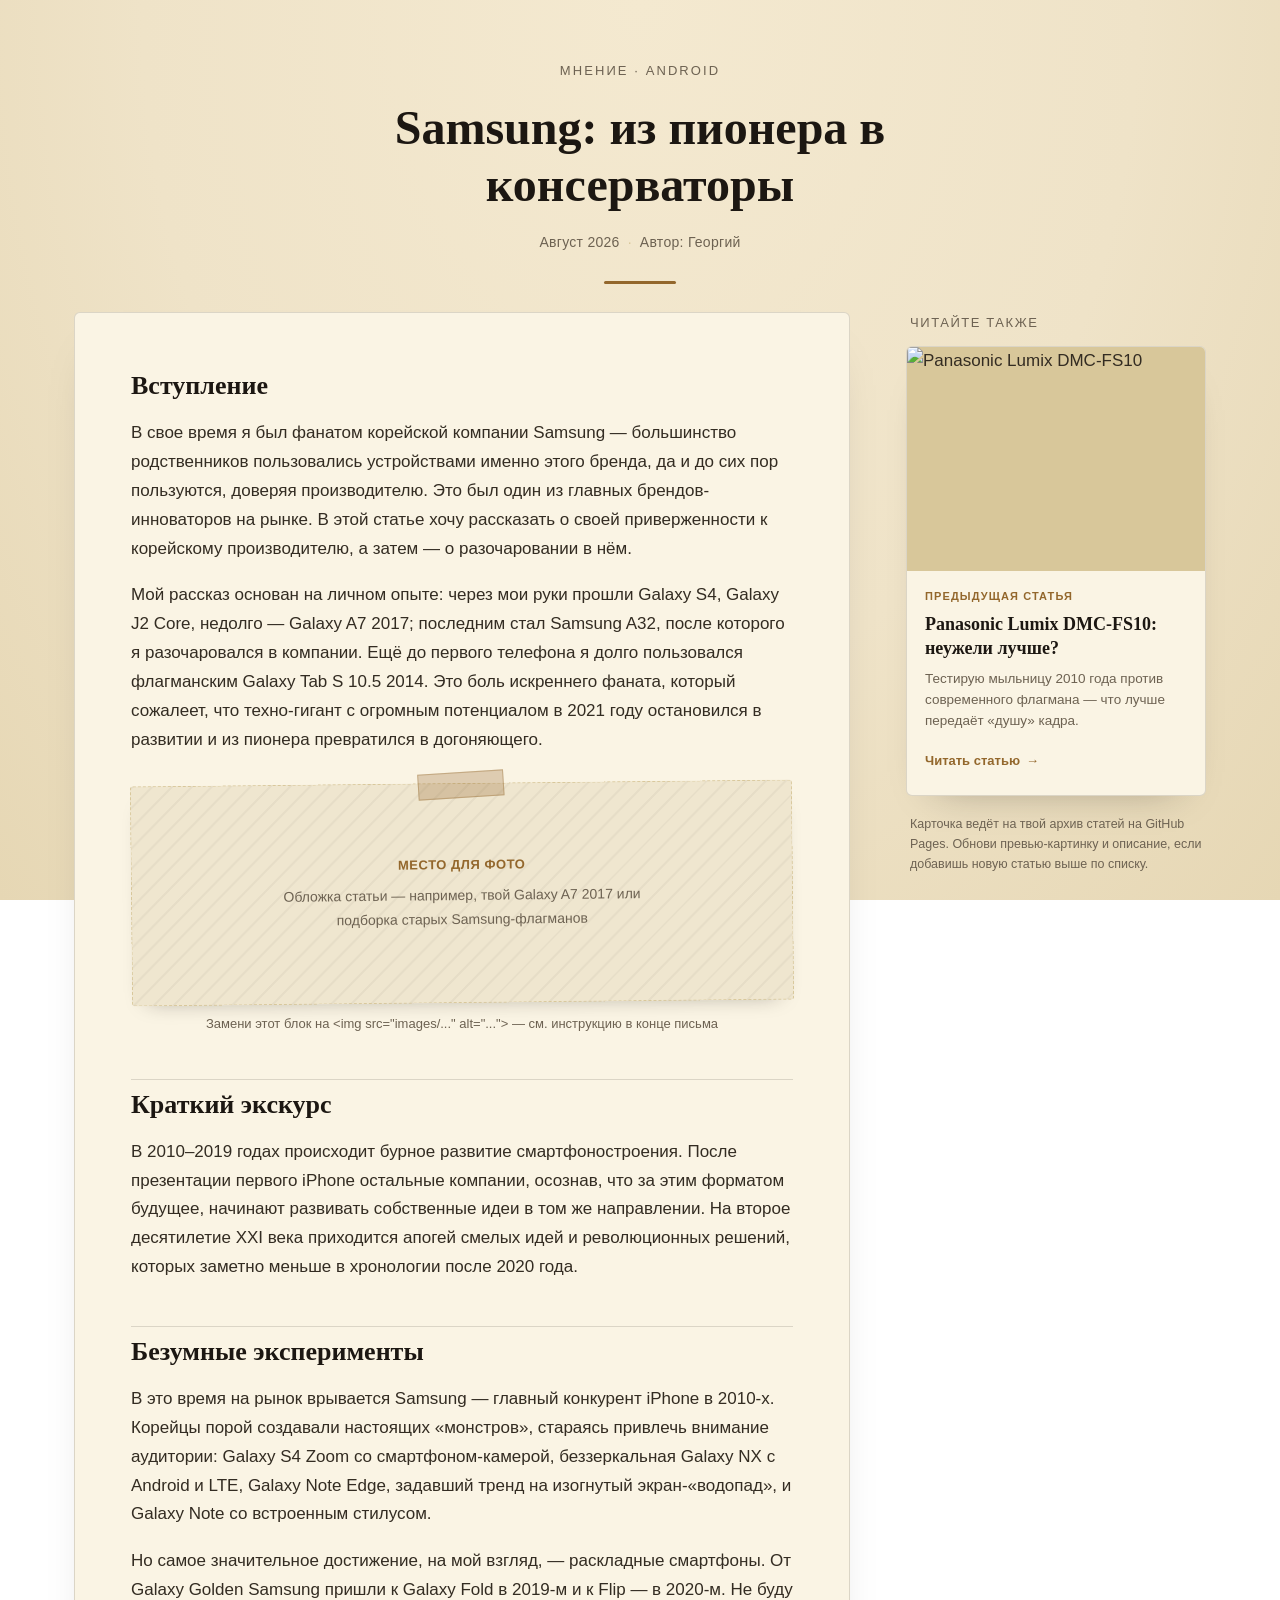
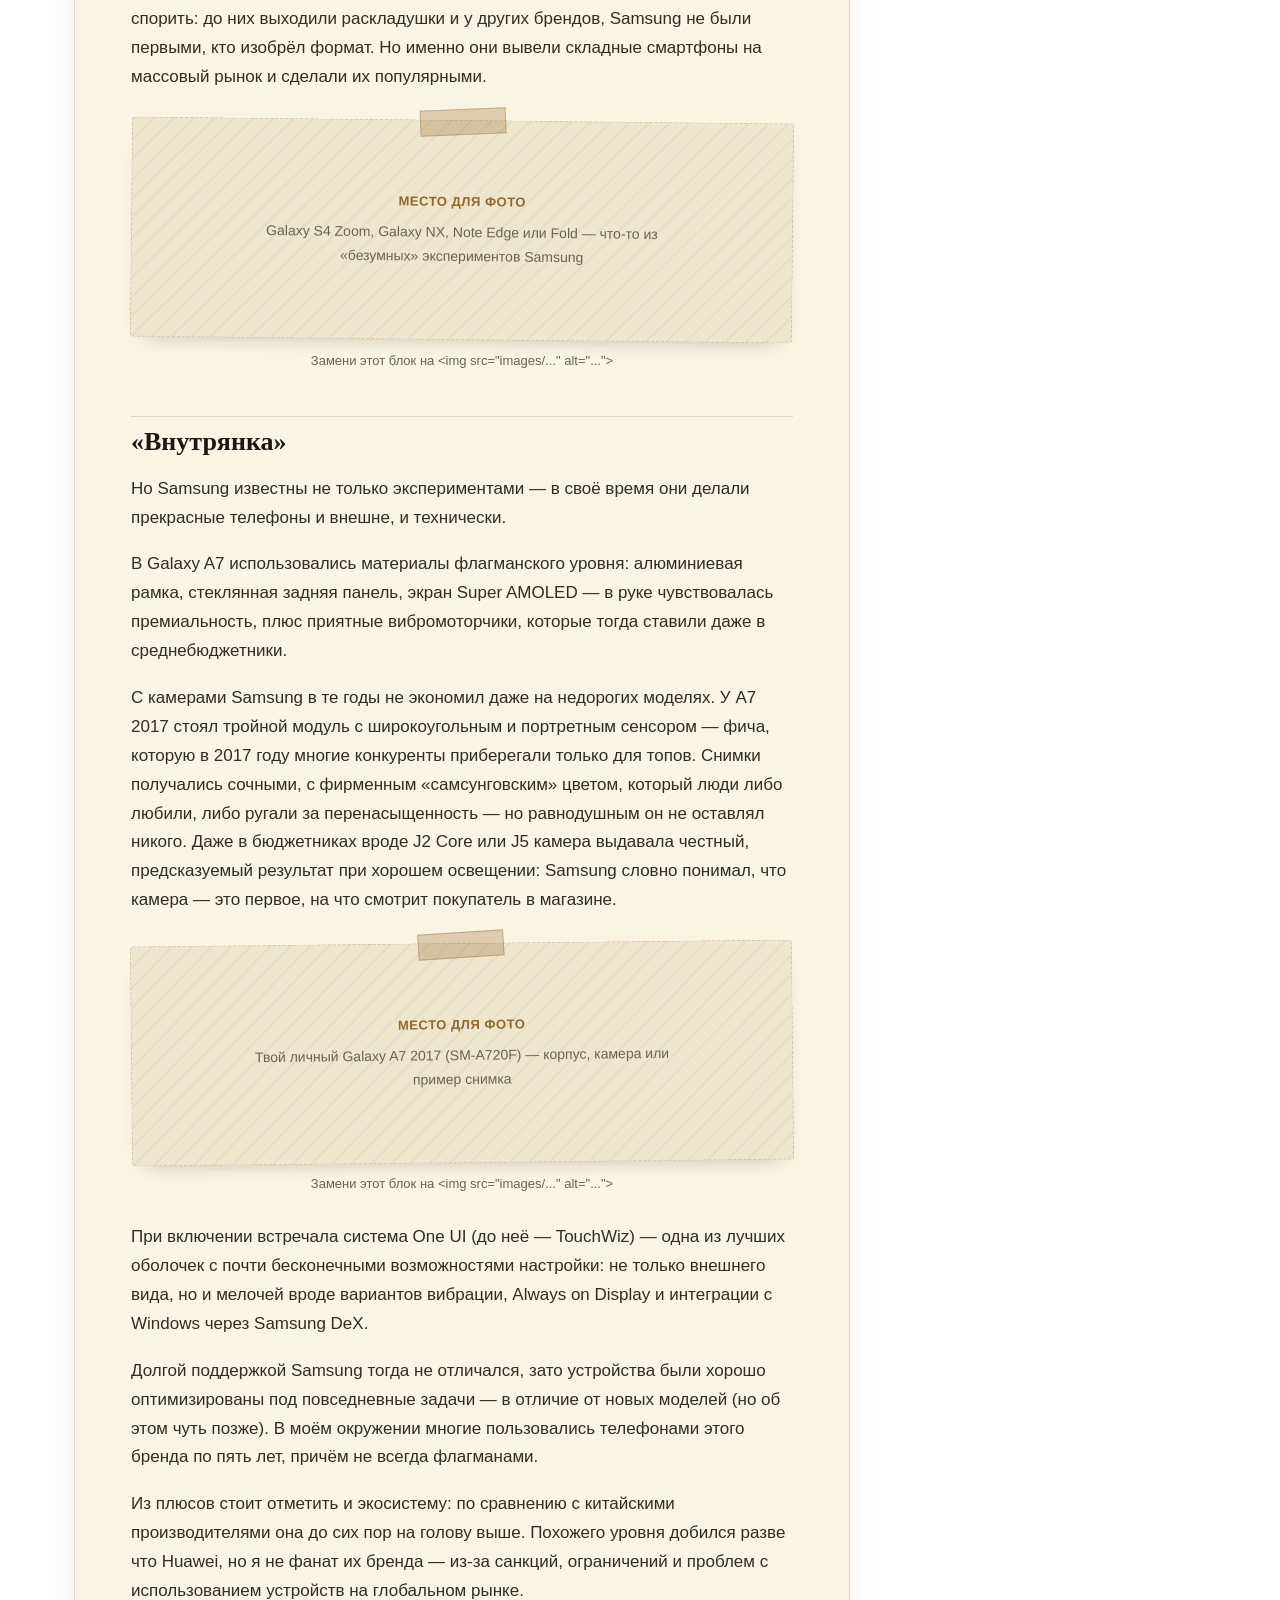
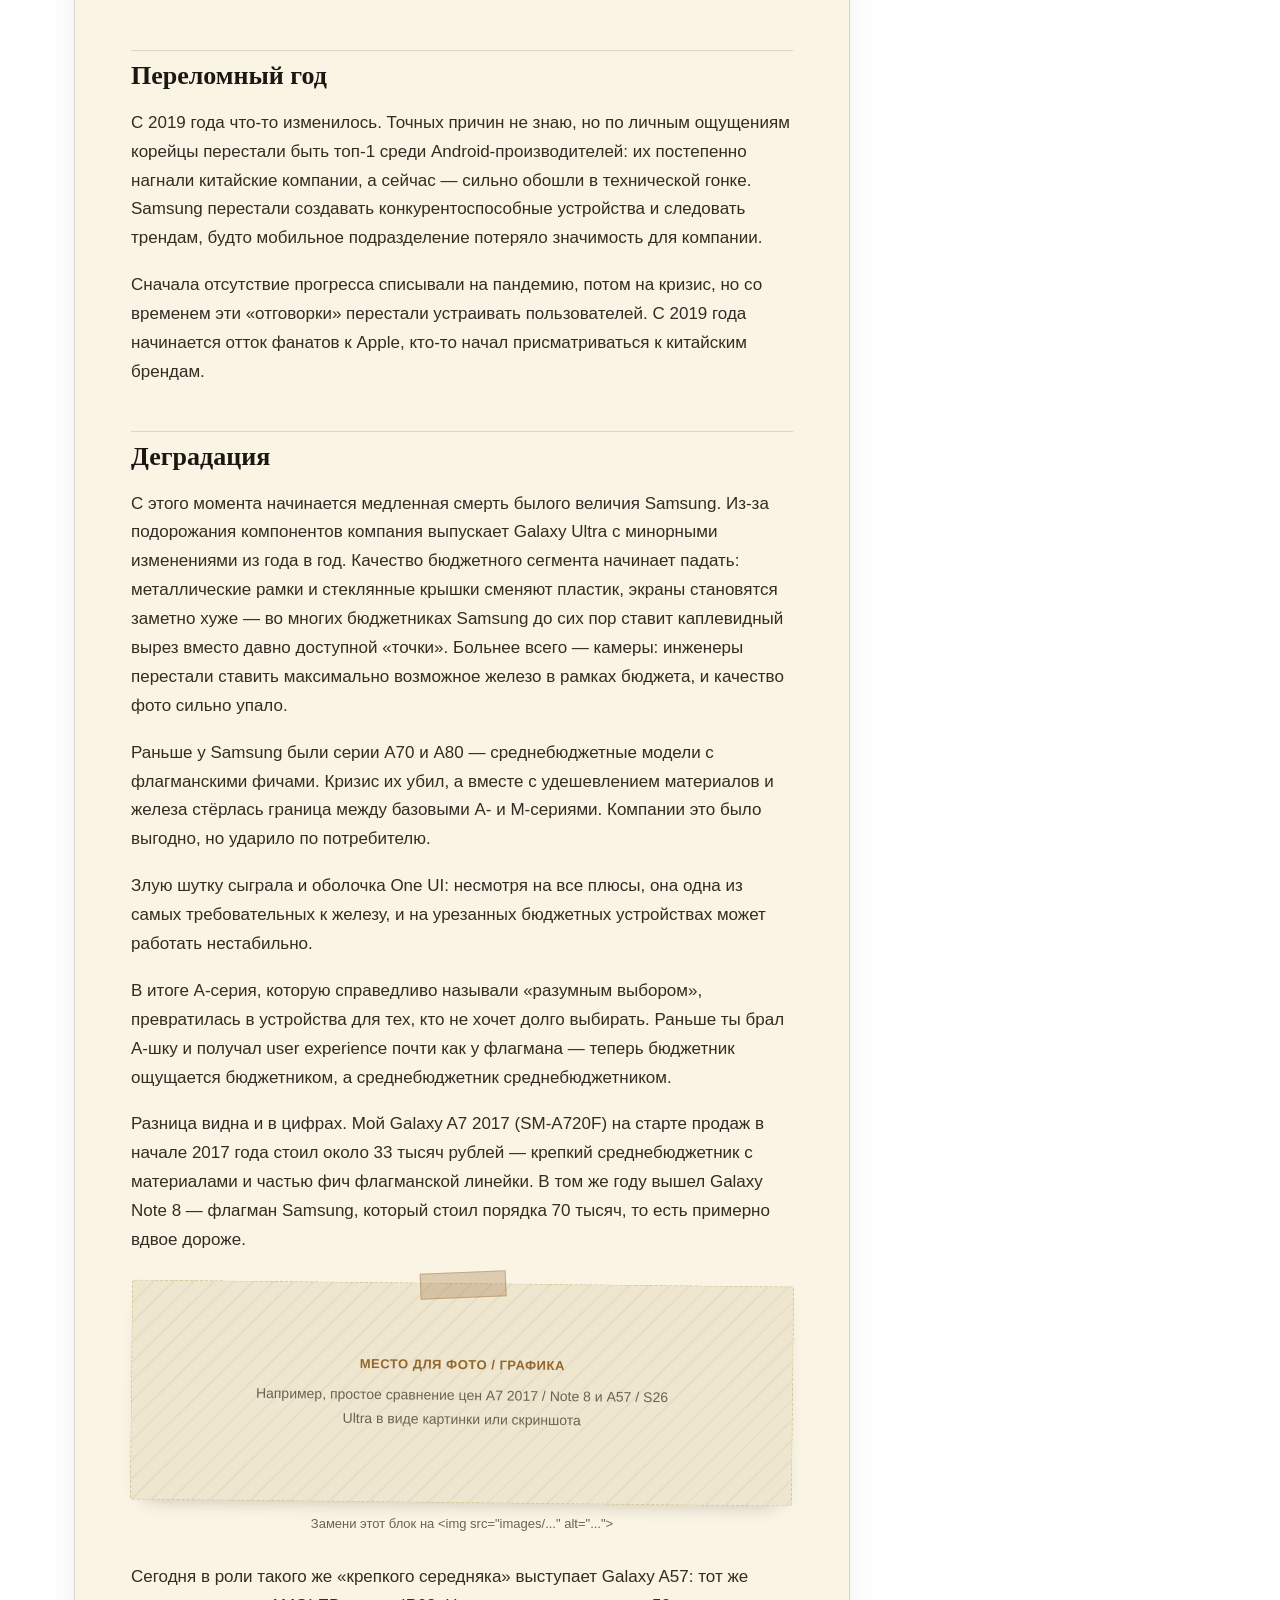
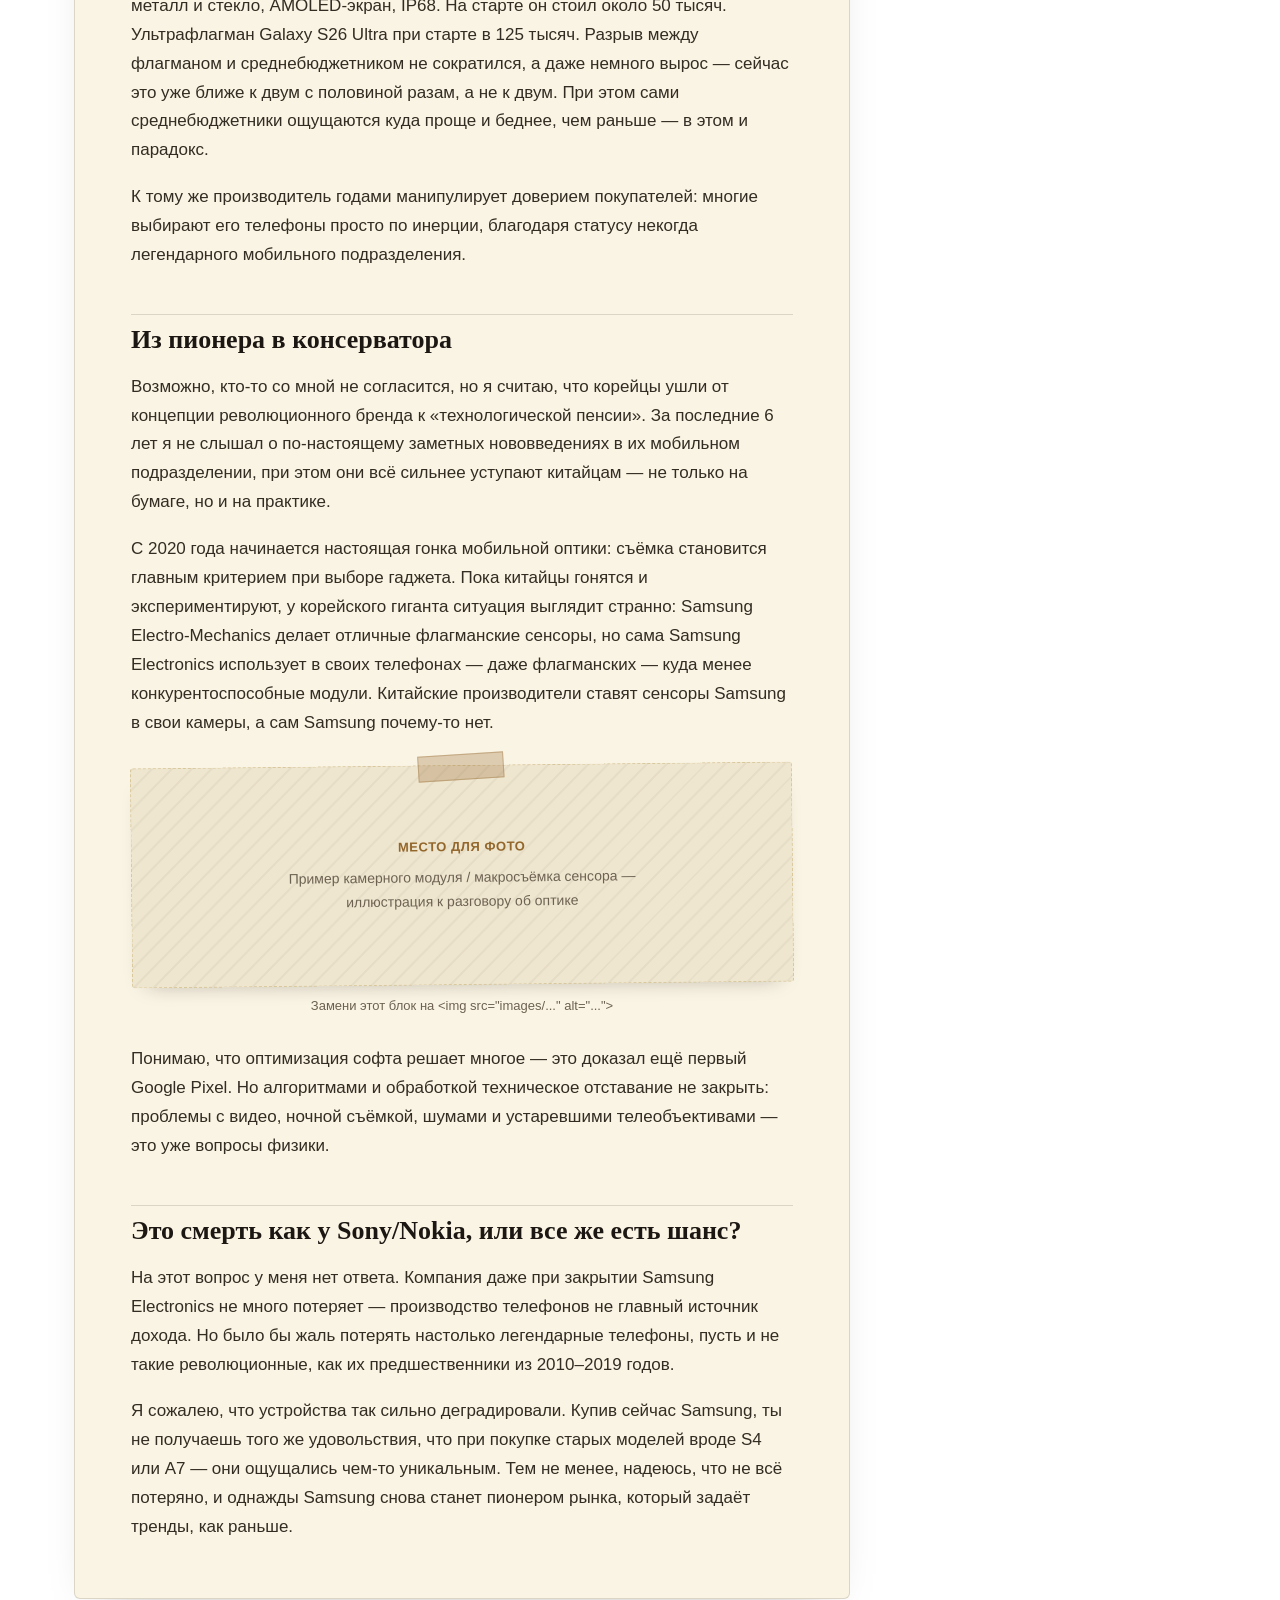
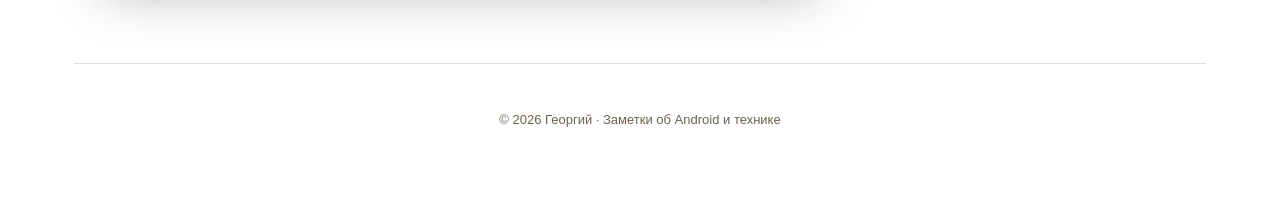
==== samsung.html @ 7a80908e "Add files via upload" ====
<!DOCTYPE html>
<html lang="ru">
<head>
<meta charset="UTF-8">
<meta name="viewport" content="width=device-width, initial-scale=1.0">

<!-- ================= Content Security Policy =================
     Kept strict on purpose: no inline <style>/<script>, all CSS
     lives in style.css (style-src 'self' is satisfied because the
     stylesheet is same-origin). Images are allowed from https:
     so you can host photos on Cloudinary/GitHub/etc. as before. -->
<meta http-equiv="Content-Security-Policy"
      content="default-src 'self';
               script-src 'self';
               style-src 'self';
               img-src 'self' data: https:;
               font-src 'self' https:;
               connect-src 'self';
               object-src 'none';
               base-uri 'self';
               form-action 'self';
               frame-ancestors 'self';
               upgrade-insecure-requests;">

<title>Samsung: из пионера в консерваторы</title>
<meta name="description" content="Личная история разочарования в Samsung — от смелых экспериментов 2010-х до деградации A-серии и разрыва цен между среднебюджетниками и флагманами.">

<!-- ================= Open Graph / link previews ================= -->
<meta property="og:type" content="article">
<meta property="og:title" content="Samsung: из пионера в консерваторы">
<meta property="og:description" content="Личная история разочарования в Samsung — от смелых экспериментов 2010-х до деградации A-серии и разрыва цен между среднебюджетниками и флагманами.">
<!-- TODO: замени на абсолютный URL своей обложки, напр.
     https://lost-sage07.github.io/My-articles-for-TGC/images/samsung-cover.jpg -->
<meta property="og:image" content="images/samsung-cover.jpg">
<meta property="og:url" content="https://lost-sage07.github.io/My-articles-for-TGC/samsung.html">
<meta property="og:locale" content="ru_RU">

<meta name="twitter:card" content="summary_large_image">
<meta name="twitter:title" content="Samsung: из пионера в консерваторы">
<meta name="twitter:description" content="Личная история разочарования в Samsung — от экспериментов 2010-х до деградации A-серии.">
<meta name="twitter:image" content="images/samsung-cover.jpg">

<link rel="stylesheet" href="style.css">
</head>
<body>
<div class="page">

  <header class="site-header">
    <span class="kicker">Мнение · Android</span>
    <h1>Samsung: из пионера в консерваторы</h1>
    <p class="meta"><span>Август 2026</span><span>Автор: Георгий</span></p>
    <div class="header-rule"></div>
  </header>

  <div class="layout">

    <main class="article">

      <h2>Вступление</h2>
      <p>В свое время я был фанатом корейской компании Samsung — большинство родственников пользовались устройствами именно этого бренда, да и до сих пор пользуются, доверяя производителю. Это был один из главных брендов-инноваторов на рынке. В этой статье хочу рассказать о своей приверженности к корейскому производителю, а затем — о разочаровании в нём.</p>
      <p>Мой рассказ основан на личном опыте: через мои руки прошли Galaxy S4, Galaxy J2 Core, недолго — Galaxy A7 2017; последним стал Samsung A32, после которого я разочаровался в компании. Ещё до первого телефона я долго пользовался флагманским Galaxy Tab S 10.5 2014. Это боль искреннего фаната, который сожалеет, что техно-гигант с огромным потенциалом в 2021 году остановился в развитии и из пионера превратился в догоняющего.</p>

      <figure class="photo-slot">
        <div class="img-placeholder">
          <span class="slot-label">Место для фото</span>
          <span class="slot-hint">Обложка статьи — например, твой Galaxy A7 2017 или подборка старых Samsung-флагманов</span>
        </div>
        <figcaption>Замени этот блок на &lt;img src="images/..." alt="..."&gt; — см. инструкцию в конце письма</figcaption>
      </figure>

      <h2>Краткий экскурс</h2>
      <p>В 2010–2019 годах происходит бурное развитие смартфоностроения. После презентации первого iPhone остальные компании, осознав, что за этим форматом будущее, начинают развивать собственные идеи в том же направлении. На второе десятилетие XXI века приходится апогей смелых идей и революционных решений, которых заметно меньше в хронологии после 2020 года.</p>

      <h2>Безумные эксперименты</h2>
      <p>В это время на рынок врывается Samsung — главный конкурент iPhone в 2010-х. Корейцы порой создавали настоящих «монстров», стараясь привлечь внимание аудитории: Galaxy S4 Zoom со смартфоном-камерой, беззеркальная Galaxy NX с Android и LTE, Galaxy Note Edge, задавший тренд на изогнутый экран-«водопад», и Galaxy Note со встроенным стилусом.</p>
      <p>Но самое значительное достижение, на мой взгляд, — раскладные смартфоны. От Galaxy Golden Samsung пришли к Galaxy Fold в 2019-м и к Flip — в 2020-м. Не буду спорить: до них выходили раскладушки и у других брендов, Samsung не были первыми, кто изобрёл формат. Но именно они вывели складные смартфоны на массовый рынок и сделали их популярными.</p>

      <figure class="photo-slot">
        <div class="img-placeholder">
          <span class="slot-label">Место для фото</span>
          <span class="slot-hint">Galaxy S4 Zoom, Galaxy NX, Note Edge или Fold — что-то из «безумных» экспериментов Samsung</span>
        </div>
        <figcaption>Замени этот блок на &lt;img src="images/..." alt="..."&gt;</figcaption>
      </figure>

      <h2>«Внутрянка»</h2>
      <p>Но Samsung известны не только экспериментами — в своё время они делали прекрасные телефоны и внешне, и технически.</p>
      <p>В Galaxy A7 использовались материалы флагманского уровня: алюминиевая рамка, стеклянная задняя панель, экран Super AMOLED — в руке чувствовалась премиальность, плюс приятные вибромоторчики, которые тогда ставили даже в среднебюджетники.</p>
      <p>С камерами Samsung в те годы не экономил даже на недорогих моделях. У A7 2017 стоял тройной модуль с широкоугольным и портретным сенсором — фича, которую в 2017 году многие конкуренты приберегали только для топов. Снимки получались сочными, с фирменным «самсунговским» цветом, который люди либо любили, либо ругали за перенасыщенность — но равнодушным он не оставлял никого. Даже в бюджетниках вроде J2 Core или J5 камера выдавала честный, предсказуемый результат при хорошем освещении: Samsung словно понимал, что камера — это первое, на что смотрит покупатель в магазине.</p>

      <figure class="photo-slot">
        <div class="img-placeholder">
          <span class="slot-label">Место для фото</span>
          <span class="slot-hint">Твой личный Galaxy A7 2017 (SM-A720F) — корпус, камера или пример снимка</span>
        </div>
        <figcaption>Замени этот блок на &lt;img src="images/..." alt="..."&gt;</figcaption>
      </figure>

      <p>При включении встречала система One UI (до неё — TouchWiz) — одна из лучших оболочек с почти бесконечными возможностями настройки: не только внешнего вида, но и мелочей вроде вариантов вибрации, Always on Display и интеграции с Windows через Samsung DeX.</p>
      <p>Долгой поддержкой Samsung тогда не отличался, зато устройства были хорошо оптимизированы под повседневные задачи — в отличие от новых моделей (но об этом чуть позже). В моём окружении многие пользовались телефонами этого бренда по пять лет, причём не всегда флагманами.</p>
      <p>Из плюсов стоит отметить и экосистему: по сравнению с китайскими производителями она до сих пор на голову выше. Похожего уровня добился разве что Huawei, но я не фанат их бренда — из-за санкций, ограничений и проблем с использованием устройств на глобальном рынке.</p>

      <h2>Переломный год</h2>
      <p>С 2019 года что-то изменилось. Точных причин не знаю, но по личным ощущениям корейцы перестали быть топ-1 среди Android-производителей: их постепенно нагнали китайские компании, а сейчас — сильно обошли в технической гонке. Samsung перестали создавать конкурентоспособные устройства и следовать трендам, будто мобильное подразделение потеряло значимость для компании.</p>
      <p>Сначала отсутствие прогресса списывали на пандемию, потом на кризис, но со временем эти «отговорки» перестали устраивать пользователей. С 2019 года начинается отток фанатов к Apple, кто-то начал присматриваться к китайским брендам.</p>

      <h2>Деградация</h2>
      <p>С этого момента начинается медленная смерть былого величия Samsung. Из-за подорожания компонентов компания выпускает Galaxy Ultra с минорными изменениями из года в год. Качество бюджетного сегмента начинает падать: металлические рамки и стеклянные крышки сменяют пластик, экраны становятся заметно хуже — во многих бюджетниках Samsung до сих пор ставит каплевидный вырез вместо давно доступной «точки». Больнее всего — камеры: инженеры перестали ставить максимально возможное железо в рамках бюджета, и качество фото сильно упало.</p>
      <p>Раньше у Samsung были серии A70 и A80 — среднебюджетные модели с флагманскими фичами. Кризис их убил, а вместе с удешевлением материалов и железа стёрлась граница между базовыми A- и M-сериями. Компании это было выгодно, но ударило по потребителю.</p>
      <p>Злую шутку сыграла и оболочка One UI: несмотря на все плюсы, она одна из самых требовательных к железу, и на урезанных бюджетных устройствах может работать нестабильно.</p>
      <p>В итоге A-серия, которую справедливо называли «разумным выбором», превратилась в устройства для тех, кто не хочет долго выбирать. Раньше ты брал А-шку и получал user experience почти как у флагмана — теперь бюджетник ощущается бюджетником, а среднебюджетник среднебюджетником.</p>
      <p>Разница видна и в цифрах. Мой Galaxy A7 2017 (SM-A720F) на старте продаж в начале 2017 года стоил около 33 тысяч рублей — крепкий среднебюджетник с материалами и частью фич флагманской линейки. В том же году вышел Galaxy Note 8 — флагман Samsung, который стоил порядка 70 тысяч, то есть примерно вдвое дороже.</p>

      <figure class="photo-slot">
        <div class="img-placeholder">
          <span class="slot-label">Место для фото / графика</span>
          <span class="slot-hint">Например, простое сравнение цен A7 2017 / Note 8 и A57 / S26 Ultra в виде картинки или скриншота</span>
        </div>
        <figcaption>Замени этот блок на &lt;img src="images/..." alt="..."&gt;</figcaption>
      </figure>

      <p>Сегодня в роли такого же «крепкого середняка» выступает Galaxy A57: тот же металл и стекло, AMOLED-экран, IP68. На старте он стоил около 50 тысяч. Ультрафлагман Galaxy S26 Ultra при старте в 125 тысяч. Разрыв между флагманом и среднебюджетником не сократился, а даже немного вырос — сейчас это уже ближе к двум с половиной разам, а не к двум. При этом сами среднебюджетники ощущаются куда проще и беднее, чем раньше — в этом и парадокс.</p>
      <p>К тому же производитель годами манипулирует доверием покупателей: многие выбирают его телефоны просто по инерции, благодаря статусу некогда легендарного мобильного подразделения.</p>

      <h2>Из пионера в консерватора</h2>
      <p>Возможно, кто-то со мной не согласится, но я считаю, что корейцы ушли от концепции революционного бренда к «технологической пенсии». За последние 6 лет я не слышал о по-настоящему заметных нововведениях в их мобильном подразделении, при этом они всё сильнее уступают китайцам — не только на бумаге, но и на практике.</p>
      <p>С 2020 года начинается настоящая гонка мобильной оптики: съёмка становится главным критерием при выборе гаджета. Пока китайцы гонятся и экспериментируют, у корейского гиганта ситуация выглядит странно: Samsung Electro-Mechanics делает отличные флагманские сенсоры, но сама Samsung Electronics использует в своих телефонах — даже флагманских — куда менее конкурентоспособные модули. Китайские производители ставят сенсоры Samsung в свои камеры, а сам Samsung почему-то нет.</p>

      <figure class="photo-slot">
        <div class="img-placeholder">
          <span class="slot-label">Место для фото</span>
          <span class="slot-hint">Пример камерного модуля / макросъёмка сенсора — иллюстрация к разговору об оптике</span>
        </div>
        <figcaption>Замени этот блок на &lt;img src="images/..." alt="..."&gt;</figcaption>
      </figure>

      <p>Понимаю, что оптимизация софта решает многое — это доказал ещё первый Google Pixel. Но алгоритмами и обработкой техническое отставание не закрыть: проблемы с видео, ночной съёмкой, шумами и устаревшими телеобъективами — это уже вопросы физики.</p>

      <h2>Это смерть как у Sony/Nokia, или все же есть шанс?</h2>
      <p>На этот вопрос у меня нет ответа. Компания даже при закрытии Samsung Electronics не много потеряет — производство телефонов не главный источник дохода. Но было бы жаль потерять настолько легендарные телефоны, пусть и не такие революционные, как их предшественники из 2010–2019 годов.</p>
      <p>Я сожалею, что устройства так сильно деградировали. Купив сейчас Samsung, ты не получаешь того же удовольствия, что при покупке старых моделей вроде S4 или A7 — они ощущались чем-то уникальным. Тем не менее, надеюсь, что не всё потеряно, и однажды Samsung снова станет пионером рынка, который задаёт тренды, как раньше.</p>

    </main>

    <aside class="sidebar">
      <p class="sidebar-label">Читайте также</p>
      <a class="prev-card" href="https://lost-sage07.github.io/My-articles-for-TGC/" target="_blank" rel="noopener">
        <div class="thumb-wrap">
          <img src="https://res.cloudinary.com/dtzceng66/image/upload/q_auto/f_auto/v1781791771/IMG_20260617_155406_luvrly.jpg" alt="Panasonic Lumix DMC-FS10">
        </div>
        <div class="prev-body">
          <span class="prev-eyebrow">Предыдущая статья</span>
          <p class="prev-title">Panasonic Lumix DMC-FS10: неужели лучше?</p>
          <p class="prev-desc">Тестирую мыльницу 2010 года против современного флагмана — что лучше передаёт «душу» кадра.</p>
          <span class="prev-cta">Читать статью</span>
        </div>
      </a>
      <p class="sidebar-note">Карточка ведёт на твой архив статей на GitHub Pages. Обнови превью-картинку и описание, если добавишь новую статью выше по списку.</p>
    </aside>

  </div>

  <footer class="site-footer">
    <p>© 2026 Георгий · Заметки об Android и технике</p>
  </footer>

</div>
</body>
</html>
---- style.css ----
/* ============================================================
   Samsung article — editorial / sepia scrapbook theme
   Tokens:
     background   #efe3c8  (sepia paper)
     surface      #faf4e4  (card / content surface)
     ink          #1c1712  (near-black, headings)
     text         #332c22  (warm dark gray, body)
     accent       #93672c  (antique brass — links, rules)
     accent-soft  #d8c79a  (tape / dividers)
     muted        #6d6252  (captions, meta)
   Type:
     Display/headings: Georgia / Iowan Old Style / serif
     Body: system sans-serif stack
     Meta/captions: same sans, smaller, letter-spaced
   ============================================================ */

* {
  box-sizing: border-box;
}

:root {
  --bg: #efe3c8;
  --surface: #faf4e4;
  --ink: #1c1712;
  --text: #332c22;
  --accent: #93672c;
  --accent-soft: #d8c79a;
  --muted: #6d6252;
  --rule: rgba(28, 23, 18, 0.14);
}

html {
  scroll-behavior: smooth;
}

body {
  margin: 0;
  background: radial-gradient(ellipse at top, #f4e9d0 0%, var(--bg) 55%, #e6d7b4 100%);
  background-attachment: fixed;
  color: var(--text);
  font-family: -apple-system, "Segoe UI", Roboto, Helvetica, Arial, sans-serif;
  font-size: 17px;
  line-height: 1.7;
  -webkit-font-smoothing: antialiased;
}

a {
  color: var(--accent);
}

a:focus-visible,
button:focus-visible {
  outline: 3px solid var(--accent);
  outline-offset: 3px;
}

.page {
  max-width: 1180px;
  margin: 0 auto;
  padding: 0 24px;
}

/* ---------- Header ---------- */

.site-header {
  padding: 56px 0 28px;
  text-align: center;
}

.site-header .kicker {
  display: inline-block;
  font-size: 13px;
  letter-spacing: 0.16em;
  text-transform: uppercase;
  color: var(--muted);
  margin-bottom: 18px;
}

.site-header h1 {
  font-family: Georgia, "Iowan Old Style", "Times New Roman", serif;
  font-weight: 700;
  color: var(--ink);
  font-size: clamp(30px, 4.4vw, 48px);
  line-height: 1.18;
  margin: 0 auto 18px;
  max-width: 760px;
}

.site-header .meta {
  font-size: 14px;
  color: var(--muted);
  letter-spacing: 0.02em;
}

.site-header .meta span + span::before {
  content: "·";
  margin: 0 8px;
  color: var(--accent-soft);
}

.header-rule {
  width: 72px;
  height: 3px;
  background: var(--accent);
  margin: 26px auto 0;
  border-radius: 2px;
}

/* ---------- Layout ---------- */

.layout {
  display: grid;
  grid-template-columns: minmax(0, 1fr) 300px;
  gap: 56px;
  align-items: start;
  padding-bottom: 64px;
}

@media (max-width: 860px) {
  .layout {
    grid-template-columns: 1fr;
    gap: 40px;
  }
}

/* ---------- Article ---------- */

.article {
  background: var(--surface);
  border: 1px solid var(--rule);
  border-radius: 6px;
  padding: clamp(24px, 5vw, 56px);
  box-shadow: 0 24px 48px -32px rgba(28, 23, 18, 0.35);
}

.article h2 {
  font-family: Georgia, "Iowan Old Style", "Times New Roman", serif;
  font-weight: 700;
  color: var(--ink);
  font-size: 26px;
  line-height: 1.3;
  margin: 44px 0 16px;
  padding-top: 8px;
  border-top: 1px solid var(--rule);
}

.article h2:first-child {
  margin-top: 0;
  padding-top: 0;
  border-top: none;
}

.article p {
  margin: 0 0 18px;
  color: var(--text);
}

.article p:last-child {
  margin-bottom: 0;
}

.drop {
  color: var(--ink);
  font-family: Georgia, "Iowan Old Style", "Times New Roman", serif;
  font-weight: 700;
}

/* ---------- Image placeholders (scrapbook / photo-corner style) ---------- */

figure.photo-slot {
  margin: 28px 0;
  padding: 0;
}

.img-placeholder {
  position: relative;
  display: flex;
  flex-direction: column;
  align-items: center;
  justify-content: center;
  gap: 8px;
  min-height: 220px;
  background:
    repeating-linear-gradient(135deg, rgba(28,23,18,0.045) 0 2px, transparent 2px 14px),
    #efe6cf;
  border: 1.5px dashed var(--accent-soft);
  border-radius: 3px;
  padding: 24px;
  text-align: center;
  transform: rotate(var(--tilt, 0deg));
  box-shadow: 0 10px 22px -16px rgba(28, 23, 18, 0.4);
}

.img-placeholder::before {
  /* washi-tape accent */
  content: "";
  position: absolute;
  top: -12px;
  left: 50%;
  transform: translateX(-50%) rotate(-3deg);
  width: 84px;
  height: 24px;
  background: rgba(147, 103, 44, 0.28);
  border: 1px solid rgba(147, 103, 44, 0.35);
}

.img-placeholder .slot-label {
  font-size: 13px;
  letter-spacing: 0.04em;
  color: var(--accent);
  font-weight: 600;
  text-transform: uppercase;
}

.img-placeholder .slot-hint {
  font-size: 14px;
  color: var(--muted);
  max-width: 420px;
}

figure.photo-slot img {
  display: block;
  width: 100%;
  height: auto;
  border-radius: 3px;
  box-shadow: 0 10px 22px -16px rgba(28, 23, 18, 0.4);
}

figure.photo-slot figcaption {
  margin-top: 10px;
  font-size: 13px;
  color: var(--muted);
  text-align: center;
}

/* alternate tilt for visual rhythm */
.photo-slot:nth-of-type(odd) .img-placeholder { --tilt: -0.6deg; }
.photo-slot:nth-of-type(even) .img-placeholder { --tilt: 0.6deg; }

/* ---------- Sidebar ---------- */

.sidebar {
  position: sticky;
  top: 32px;
}

.sidebar-label {
  font-size: 13px;
  letter-spacing: 0.12em;
  text-transform: uppercase;
  color: var(--muted);
  margin: 0 0 12px 4px;
}

.prev-card {
  display: block;
  background: var(--surface);
  border: 1px solid var(--rule);
  border-radius: 6px;
  overflow: hidden;
  text-decoration: none;
  color: inherit;
  box-shadow: 0 20px 40px -30px rgba(28, 23, 18, 0.4);
  transition: transform 0.18s ease, box-shadow 0.18s ease;
}

.prev-card:hover,
.prev-card:focus-visible {
  transform: translateY(-3px);
  box-shadow: 0 26px 46px -28px rgba(28, 23, 18, 0.48);
}

.prev-card .thumb-wrap {
  aspect-ratio: 4 / 3;
  overflow: hidden;
  background: var(--accent-soft);
}

.prev-card img {
  width: 100%;
  height: 100%;
  object-fit: cover;
  display: block;
}

.prev-card .prev-body {
  padding: 16px 18px 20px;
}

.prev-card .prev-eyebrow {
  font-size: 11px;
  letter-spacing: 0.1em;
  text-transform: uppercase;
  color: var(--accent);
  font-weight: 700;
  margin-bottom: 8px;
  display: block;
}

.prev-card .prev-title {
  font-family: Georgia, "Iowan Old Style", "Times New Roman", serif;
  color: var(--ink);
  font-size: 18px;
  line-height: 1.32;
  margin: 0 0 8px;
  font-weight: 700;
}

.prev-card .prev-desc {
  font-size: 13.5px;
  color: var(--muted);
  line-height: 1.55;
  margin: 0 0 14px;
}

.prev-card .prev-cta {
  font-size: 13px;
  font-weight: 700;
  color: var(--accent);
  display: inline-flex;
  align-items: center;
  gap: 6px;
}

.prev-card .prev-cta::after {
  content: "→";
  transition: transform 0.18s ease;
}

.prev-card:hover .prev-cta::after {
  transform: translateX(3px);
}

.sidebar-note {
  margin-top: 18px;
  font-size: 12.5px;
  color: var(--muted);
  line-height: 1.6;
  padding: 0 4px;
}

/* ---------- Footer ---------- */

.site-footer {
  text-align: center;
  padding: 32px 0 56px;
  color: var(--muted);
  font-size: 13px;
  border-top: 1px solid var(--rule);
}

/* ---------- Reduced motion ---------- */

@media (prefers-reduced-motion: reduce) {
  html { scroll-behavior: auto; }
  .prev-card, .prev-card .prev-cta::after { transition: none; }
}
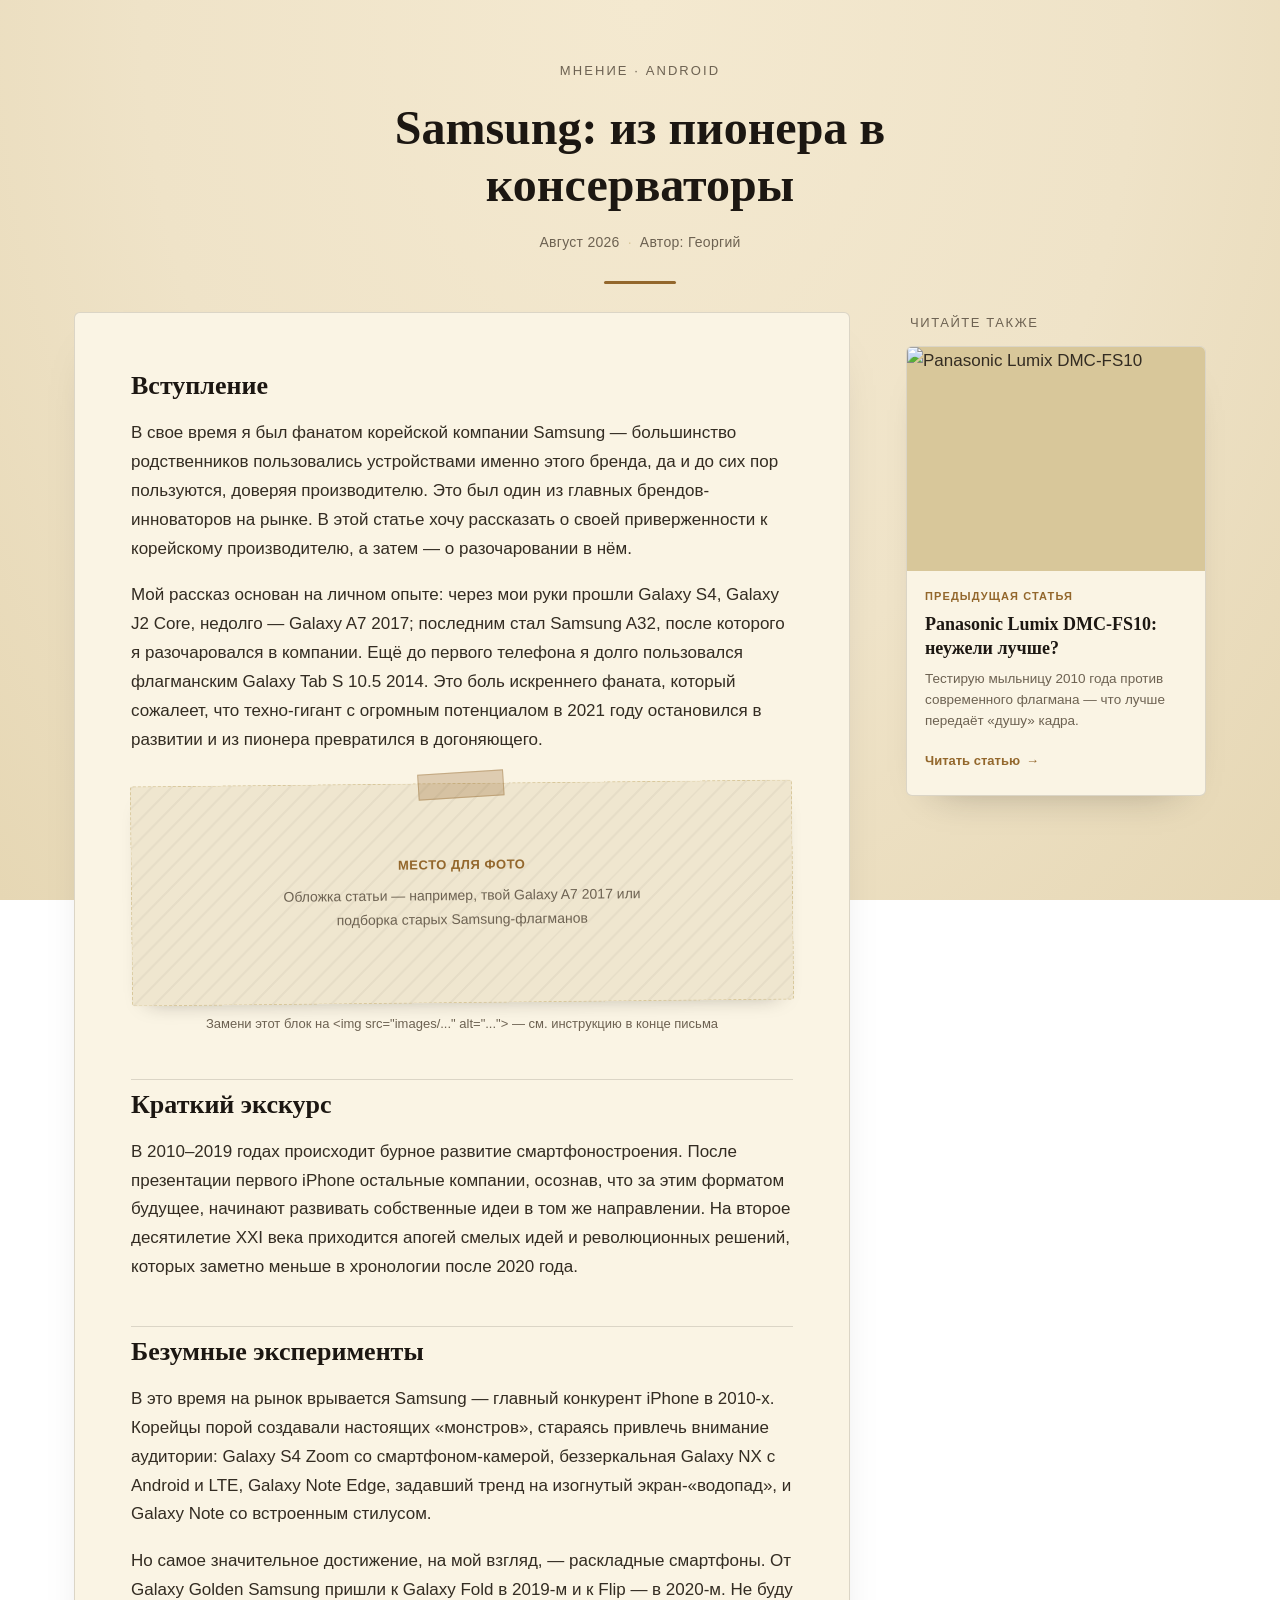
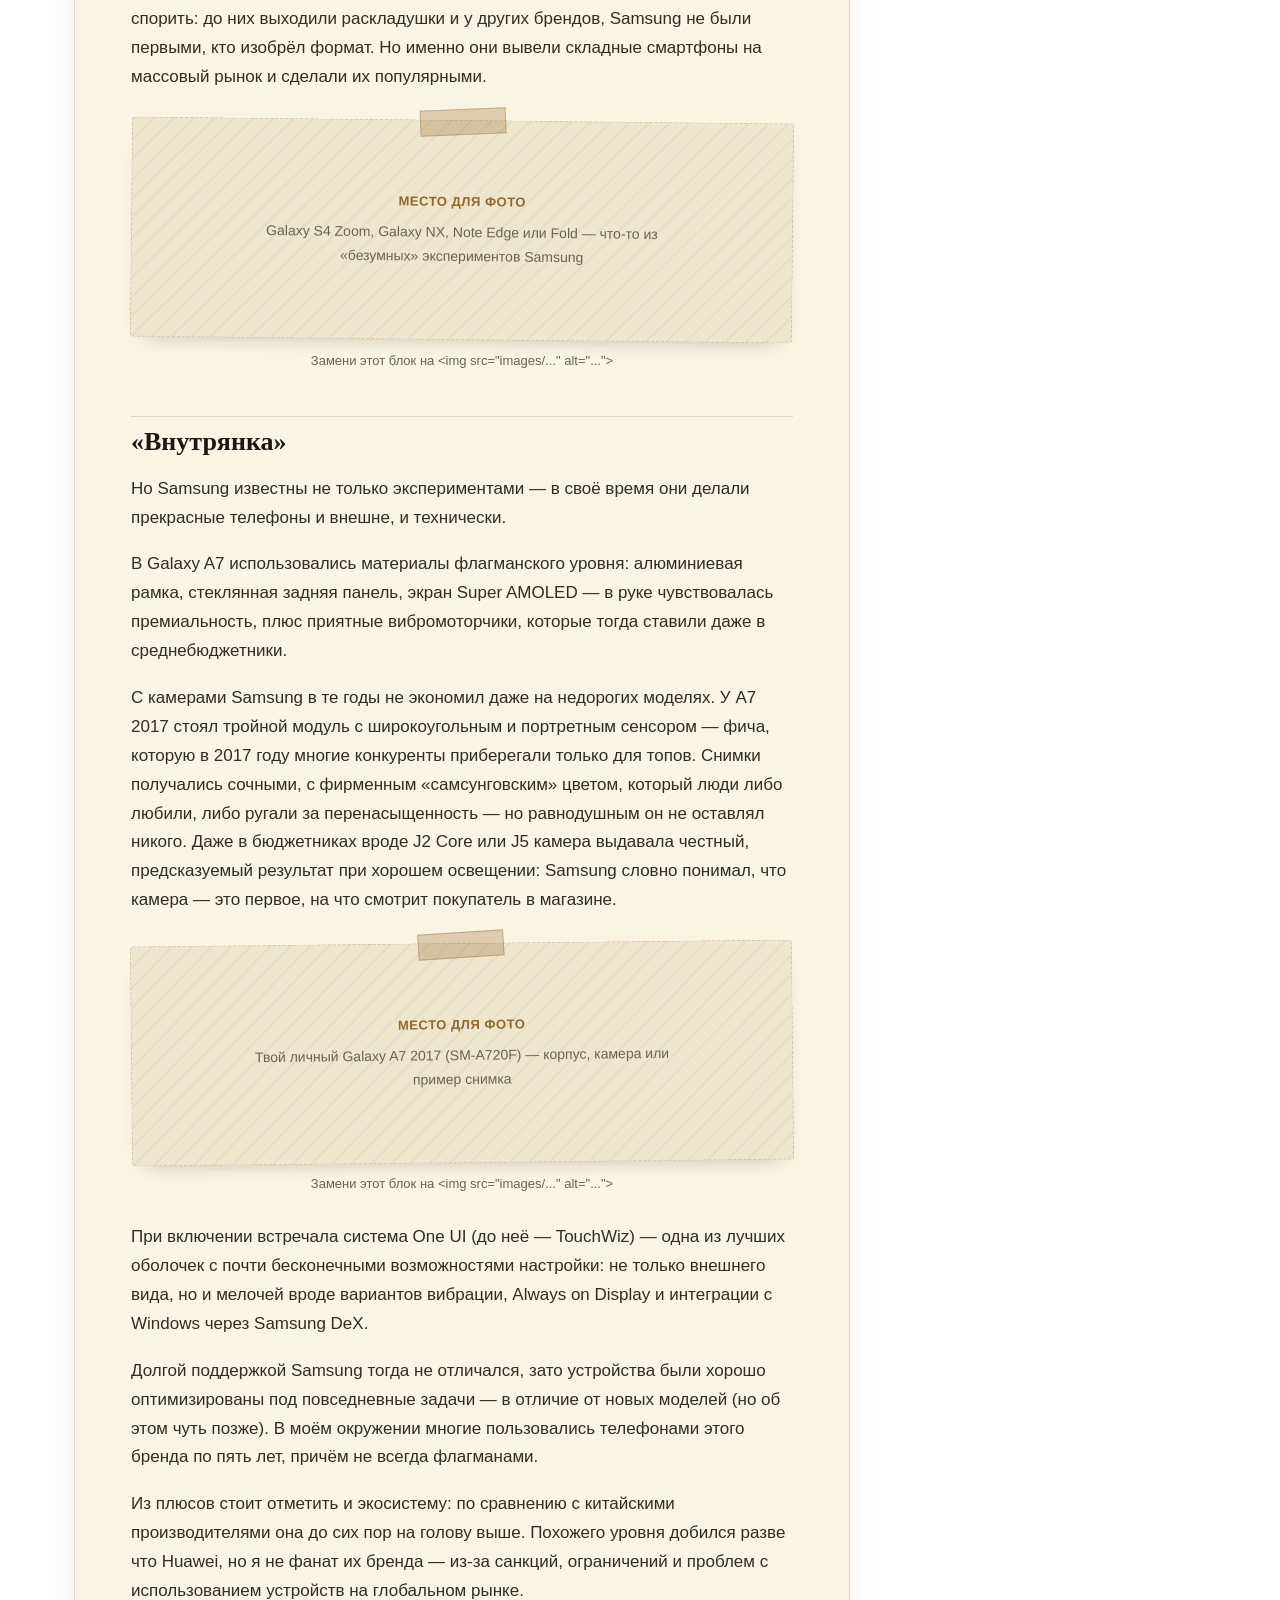
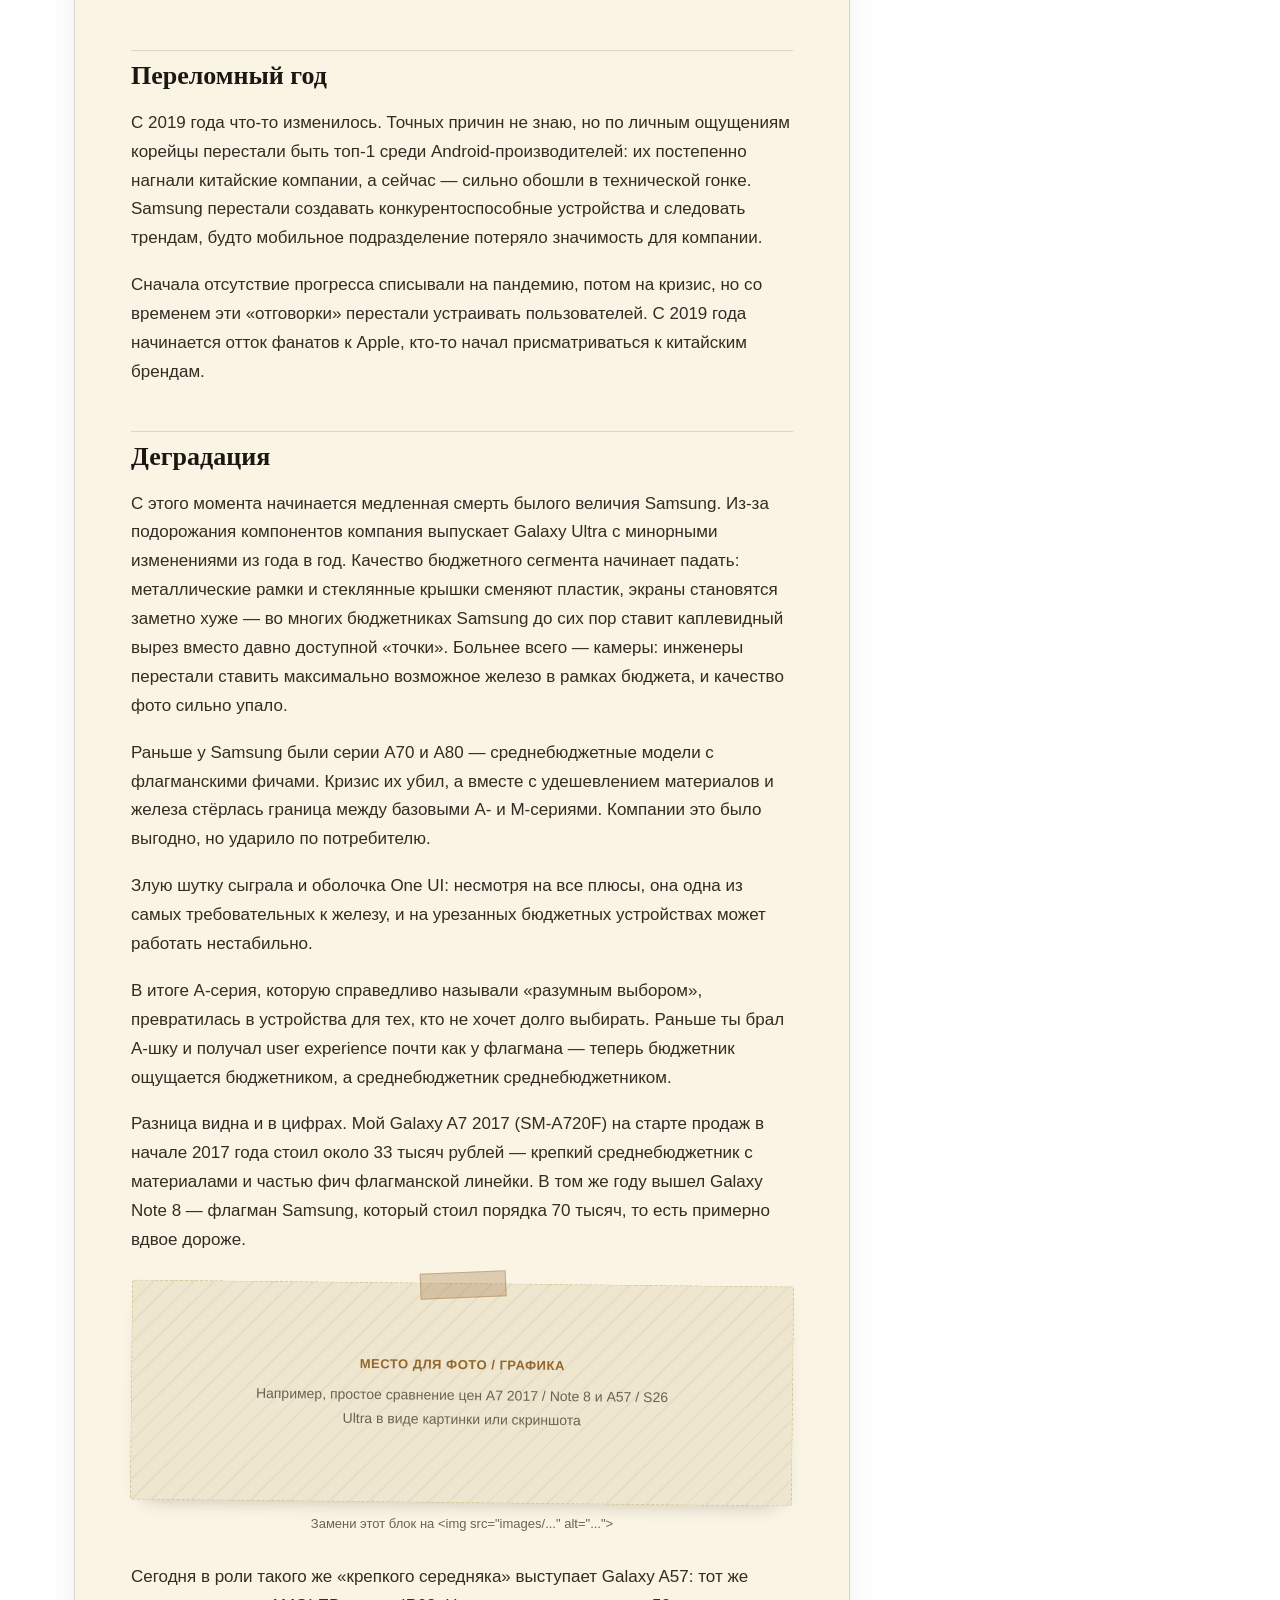
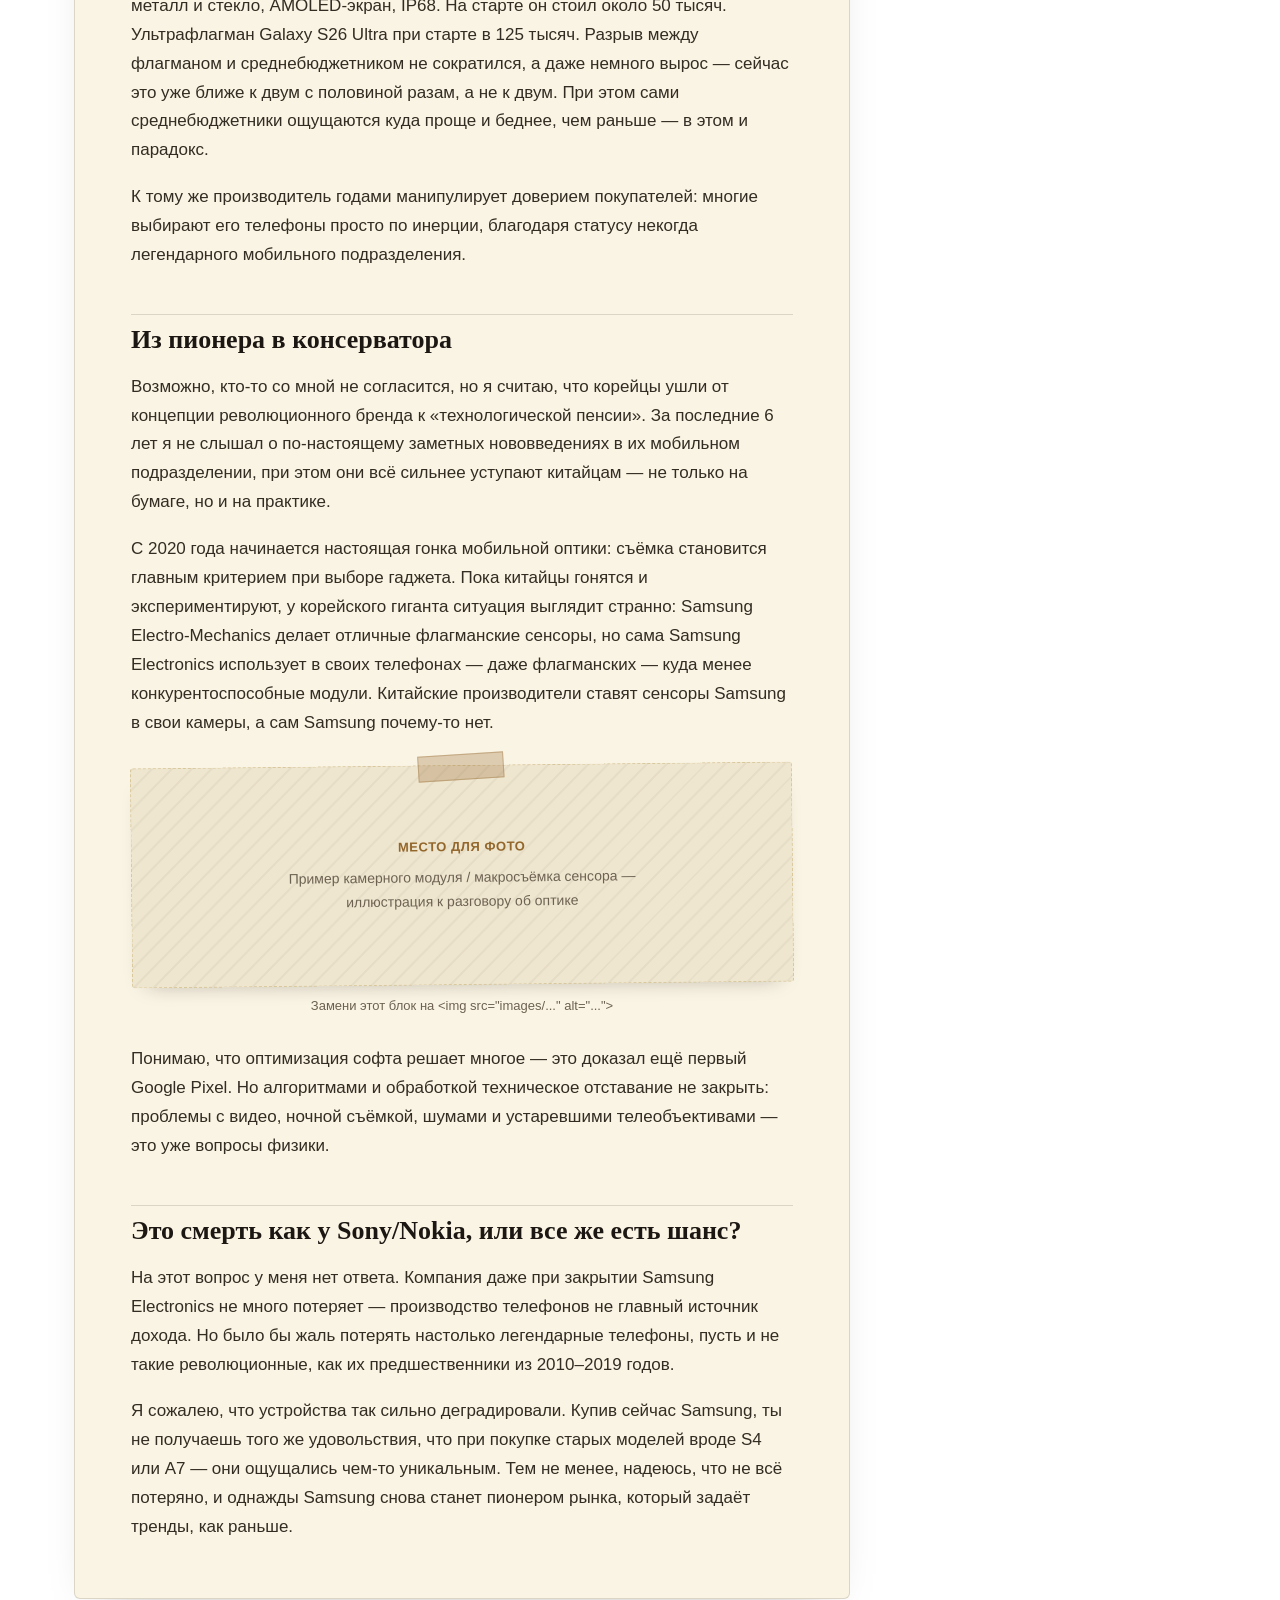
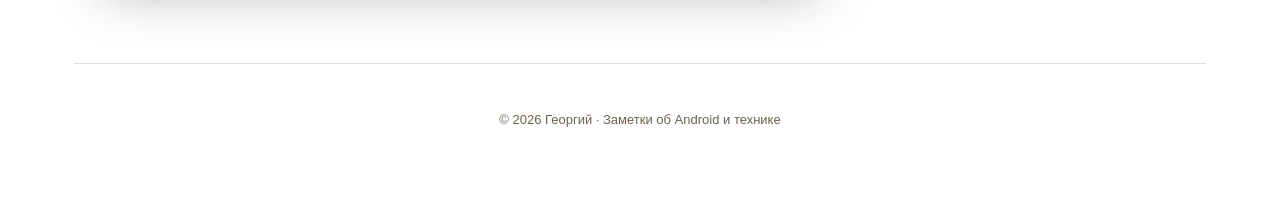
==== commit 9214af75: "Remove sidebar note about article updates Removed note about updating preview image and description." ====
--- a/samsung.html
+++ b/samsung.html
@@ -155,7 +155,7 @@
           <span class="prev-cta">Читать статью</span>
         </div>
       </a>
-      <p class="sidebar-note">Карточка ведёт на твой архив статей на GitHub Pages. Обнови превью-картинку и описание, если добавишь новую статью выше по списку.</p>
+      
     </aside>
 
   </div>
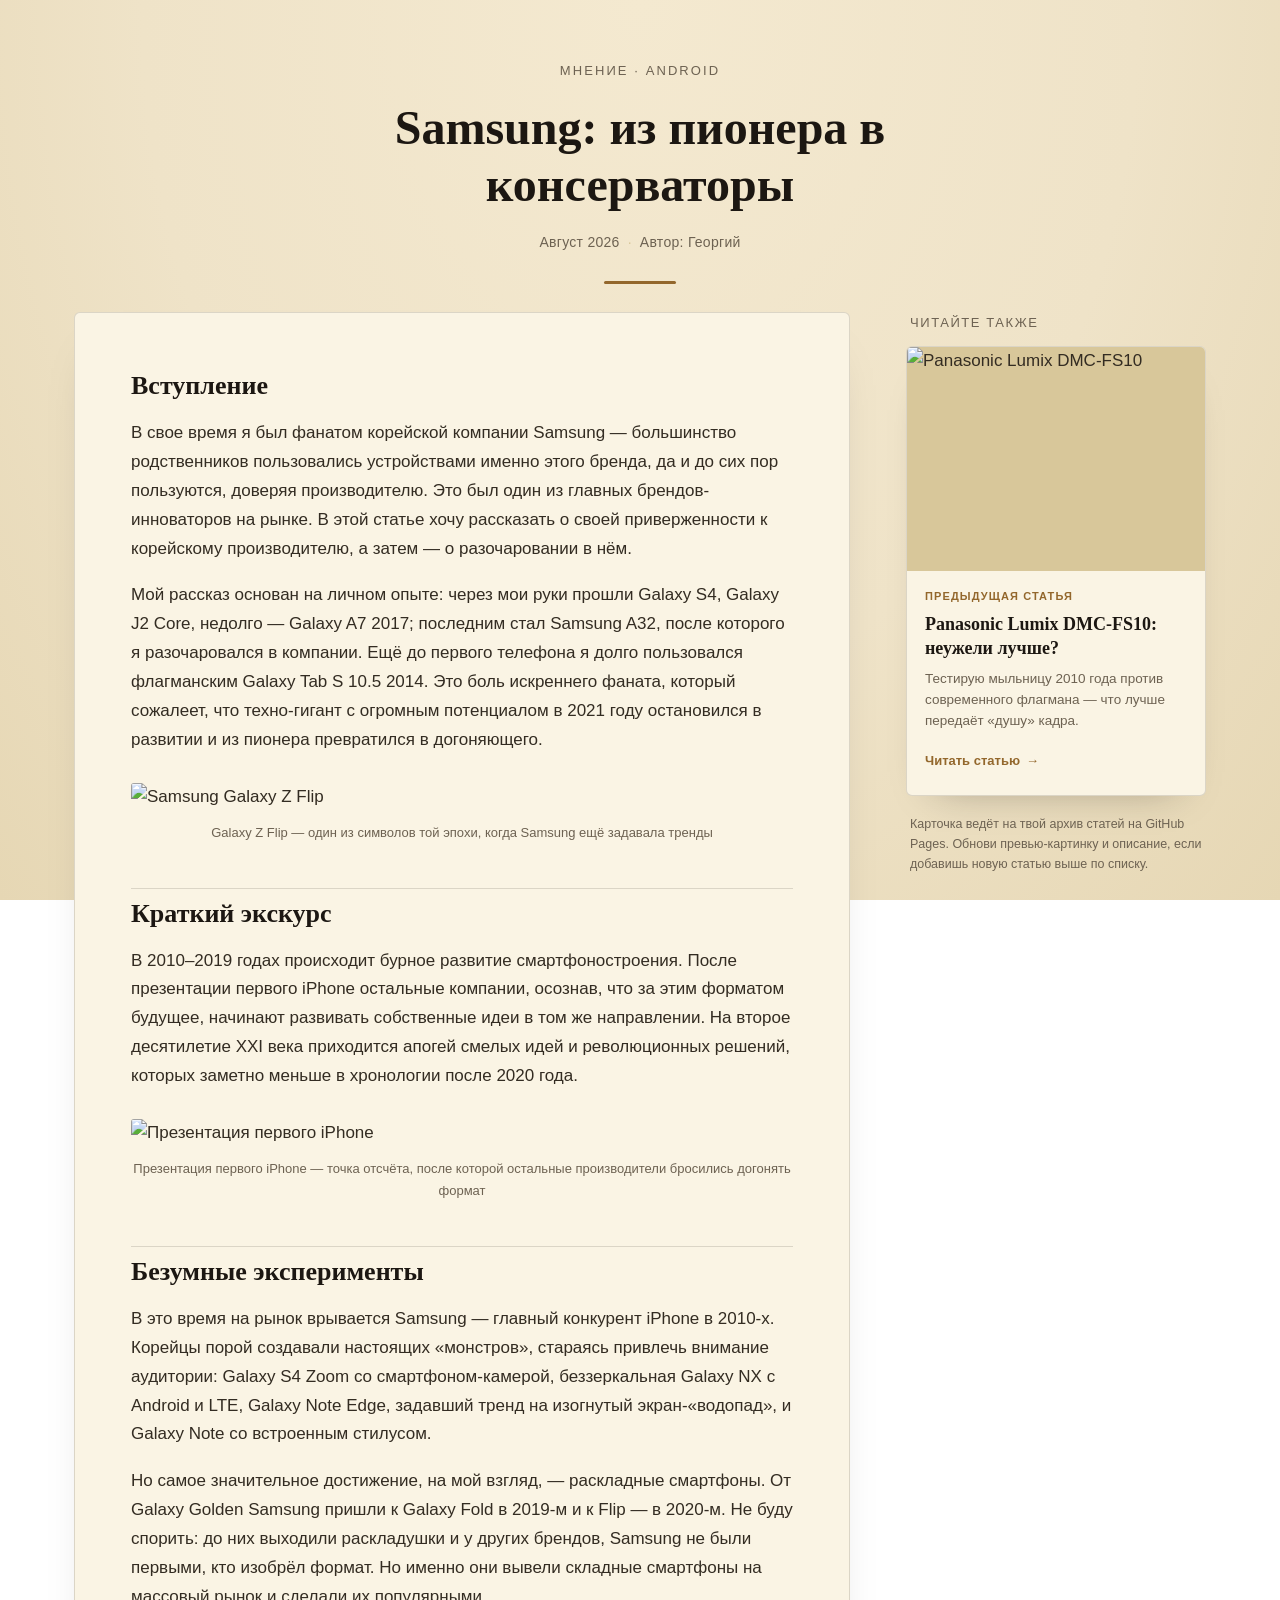
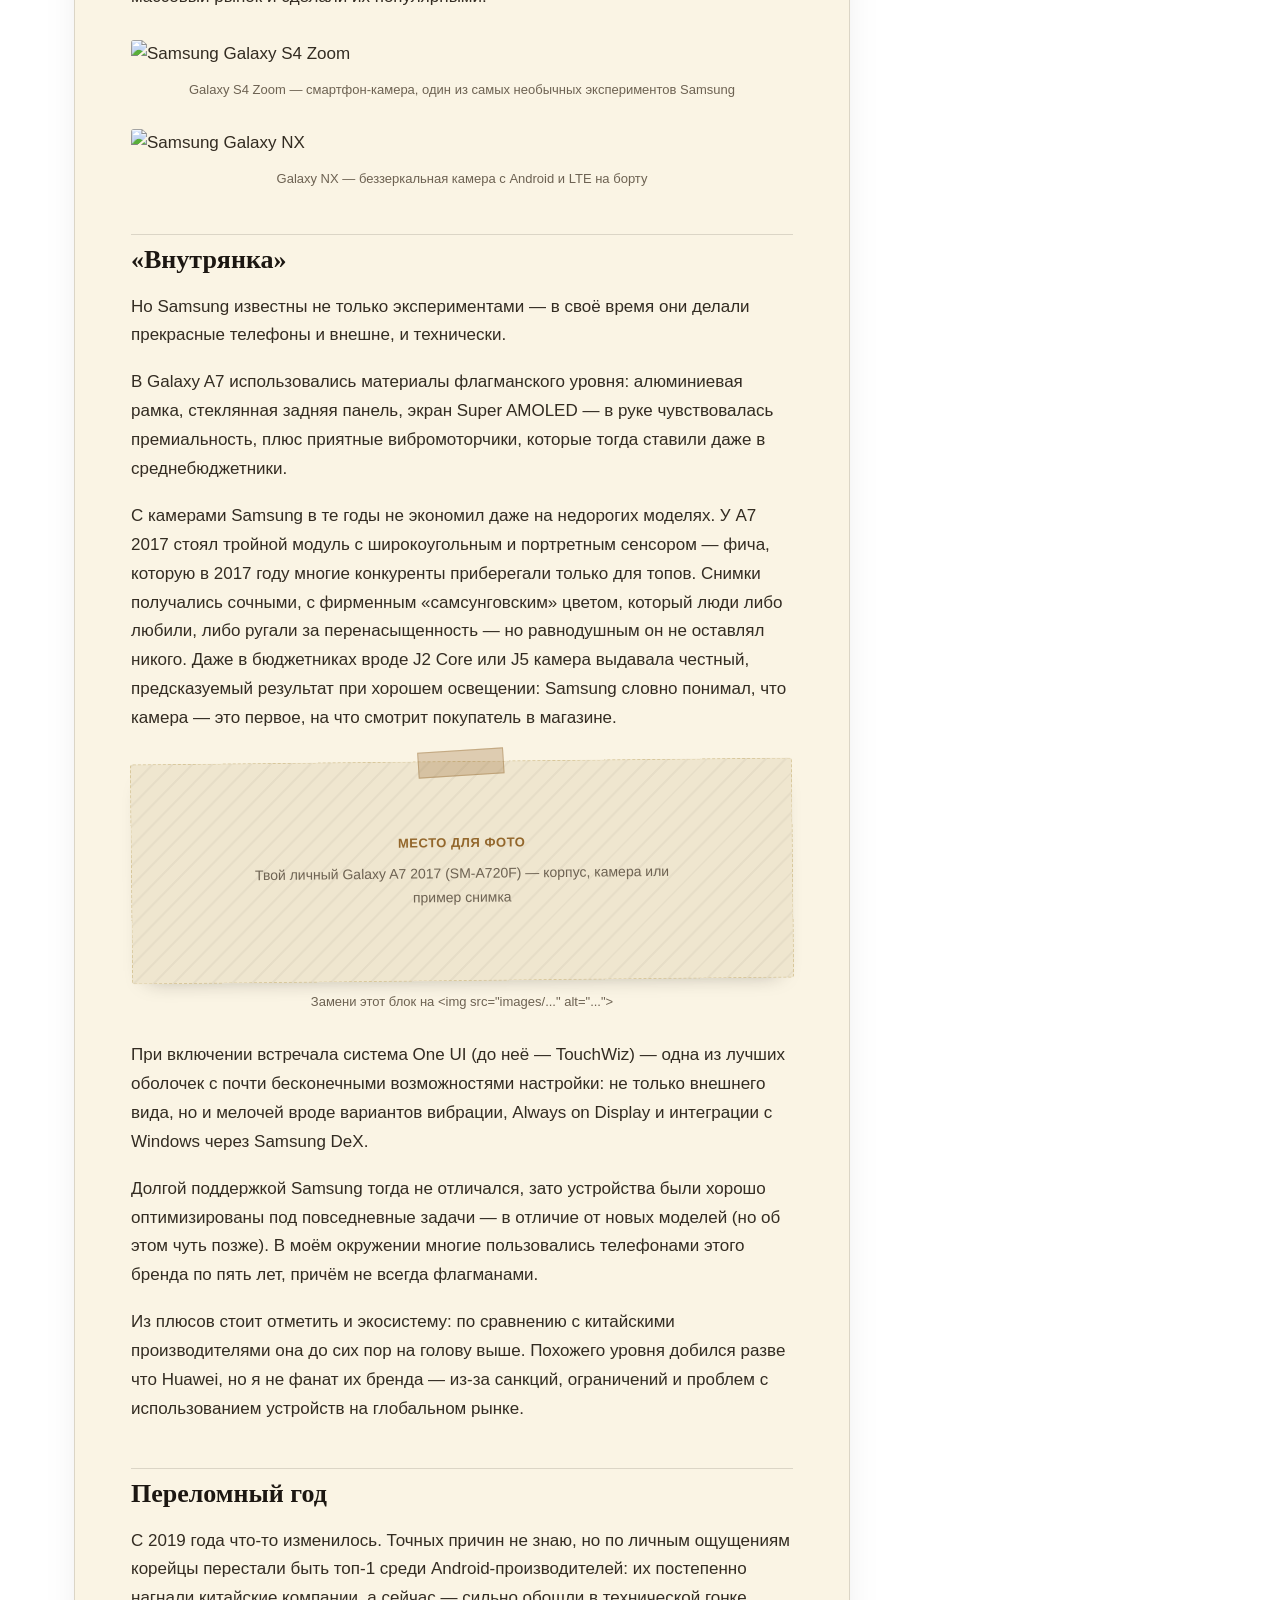
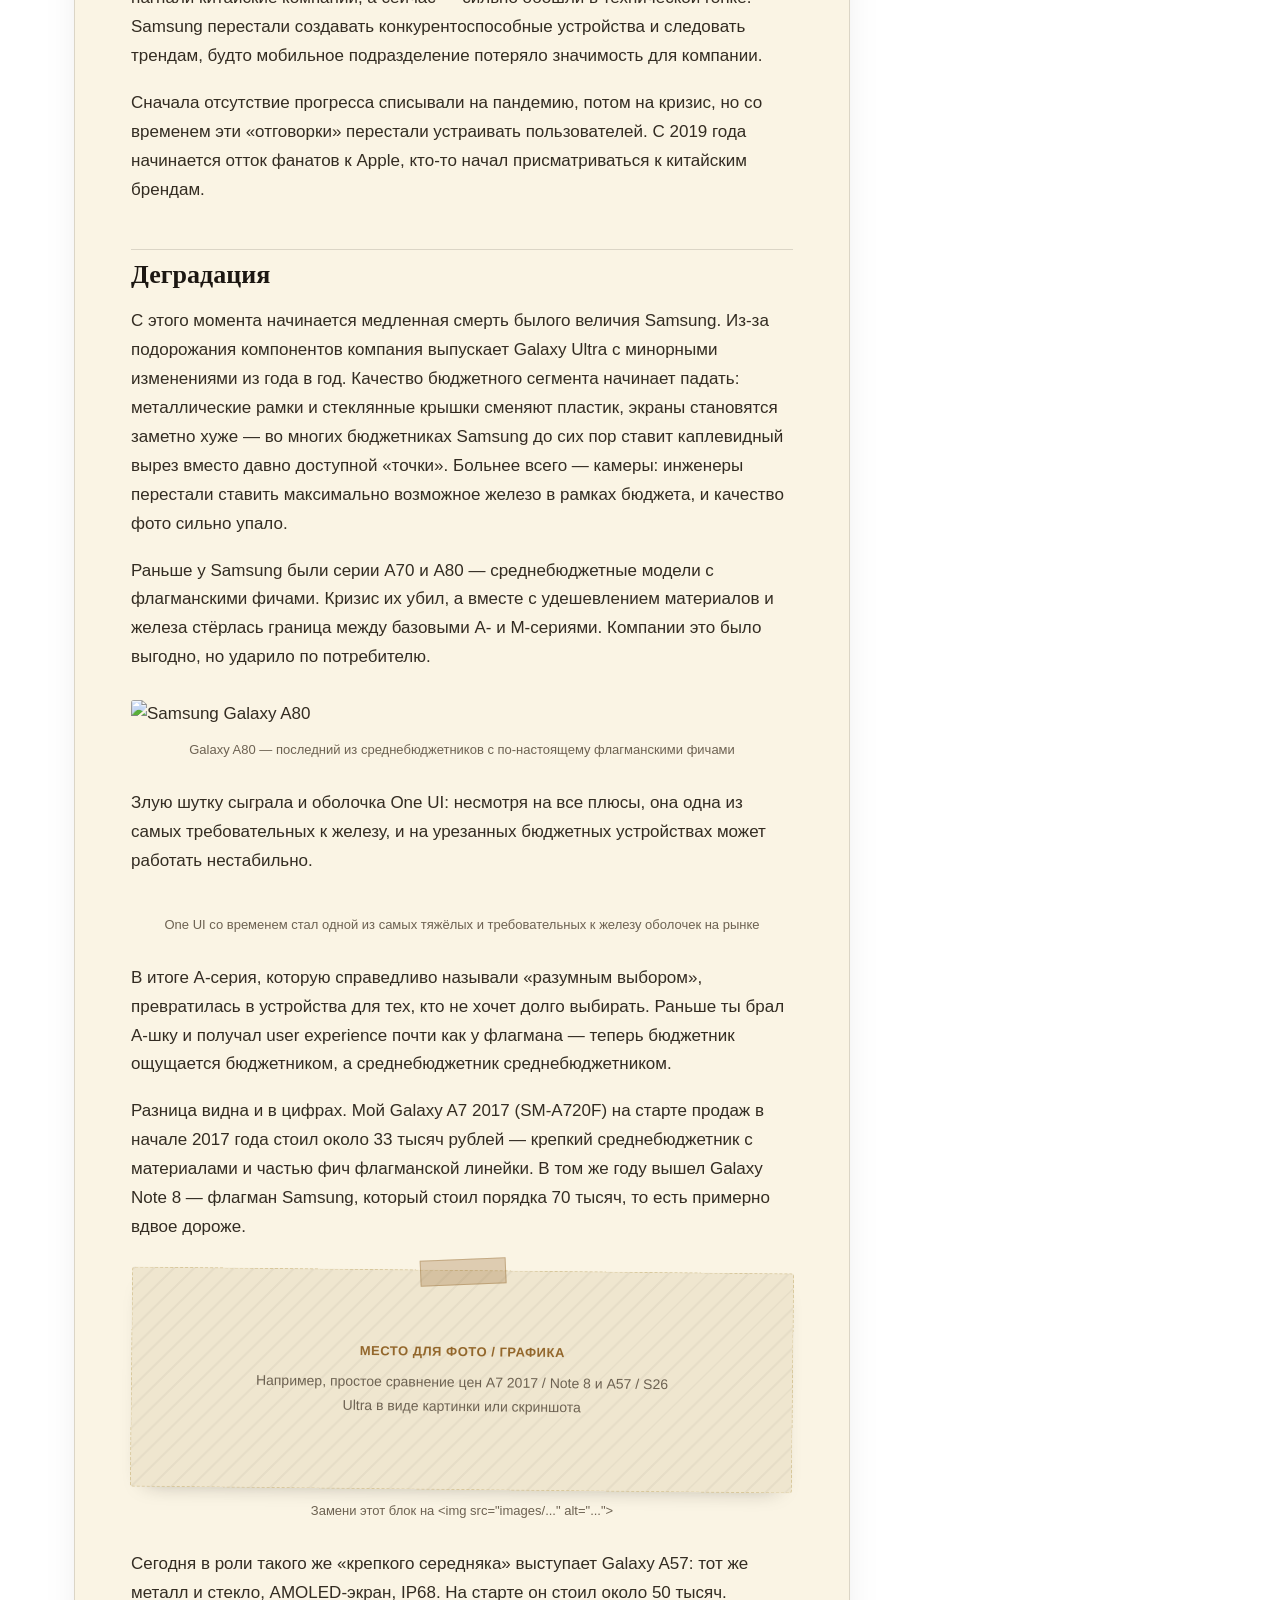
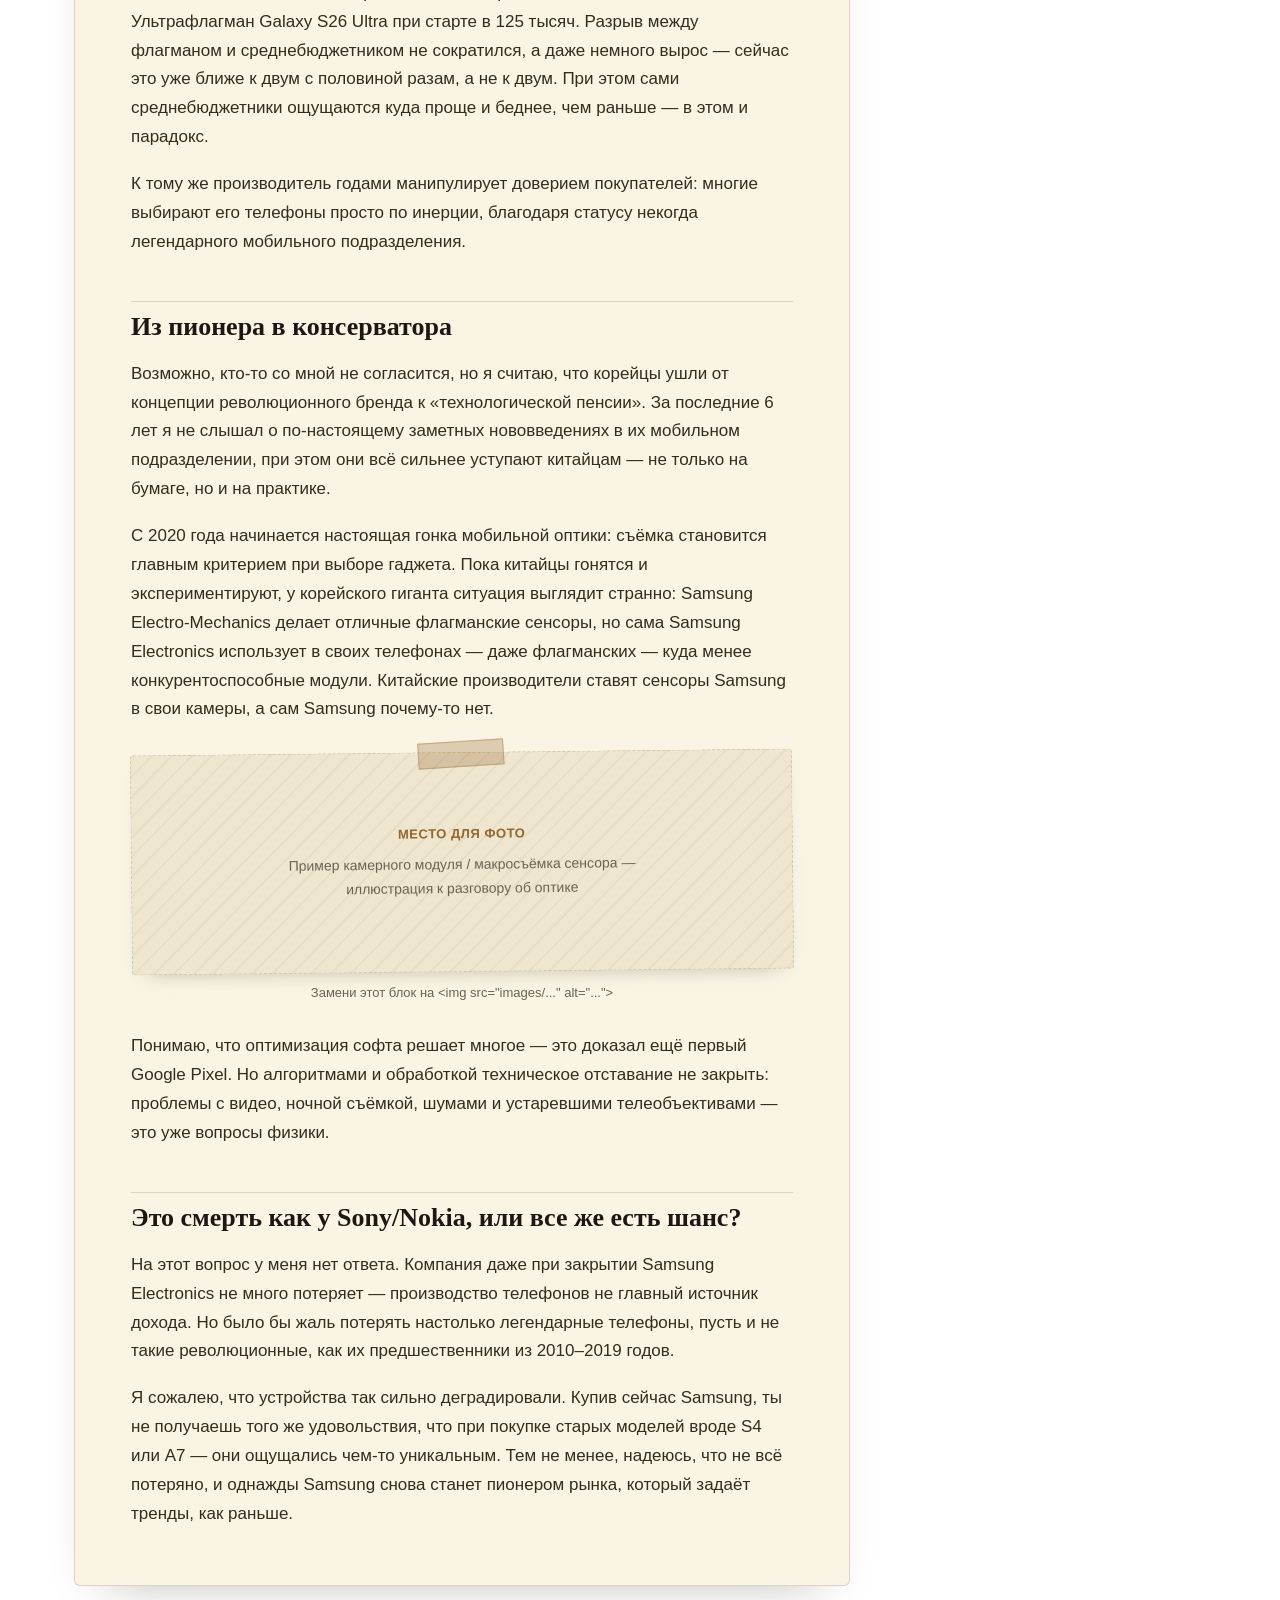
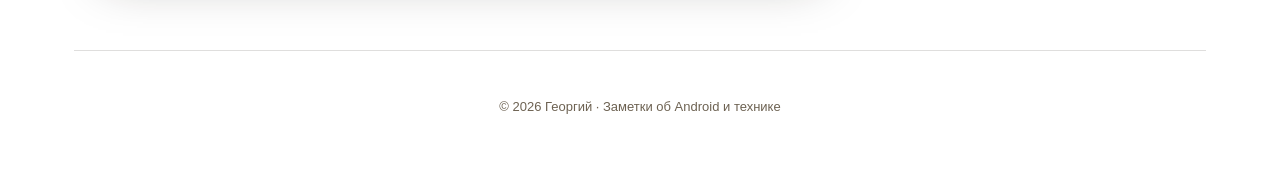
==== commit 19217131: "Add files via upload" ====
--- a/samsung.html
+++ b/samsung.html
@@ -29,16 +29,16 @@
 <meta property="og:type" content="article">
 <meta property="og:title" content="Samsung: из пионера в консерваторы">
 <meta property="og:description" content="Личная история разочарования в Samsung — от смелых экспериментов 2010-х до деградации A-серии и разрыва цен между среднебюджетниками и флагманами.">
-<!-- TODO: замени на абсолютный URL своей обложки, напр.
-     https://lost-sage07.github.io/My-articles-for-TGC/images/samsung-cover.jpg -->
-<meta property="og:image" content="images/samsung-cover.jpg">
+<meta property="og:image" content="https://res.cloudinary.com/dtzceng66/image/upload/v1786458622/Galaxy-Z-Flip_jft0fs.jpg">
+<meta property="og:image:width" content="1200">
+<meta property="og:image:height" content="675">
 <meta property="og:url" content="https://lost-sage07.github.io/My-articles-for-TGC/samsung.html">
 <meta property="og:locale" content="ru_RU">
 
 <meta name="twitter:card" content="summary_large_image">
 <meta name="twitter:title" content="Samsung: из пионера в консерваторы">
 <meta name="twitter:description" content="Личная история разочарования в Samsung — от экспериментов 2010-х до деградации A-серии.">
-<meta name="twitter:image" content="images/samsung-cover.jpg">
+<meta name="twitter:image" content="https://res.cloudinary.com/dtzceng66/image/upload/v1786458622/Galaxy-Z-Flip_jft0fs.jpg">
 
 <link rel="stylesheet" href="style.css">
 </head>
@@ -61,26 +61,30 @@
       <p>Мой рассказ основан на личном опыте: через мои руки прошли Galaxy S4, Galaxy J2 Core, недолго — Galaxy A7 2017; последним стал Samsung A32, после которого я разочаровался в компании. Ещё до первого телефона я долго пользовался флагманским Galaxy Tab S 10.5 2014. Это боль искреннего фаната, который сожалеет, что техно-гигант с огромным потенциалом в 2021 году остановился в развитии и из пионера превратился в догоняющего.</p>
 
       <figure class="photo-slot">
-        <div class="img-placeholder">
-          <span class="slot-label">Место для фото</span>
-          <span class="slot-hint">Обложка статьи — например, твой Galaxy A7 2017 или подборка старых Samsung-флагманов</span>
-        </div>
-        <figcaption>Замени этот блок на &lt;img src="images/..." alt="..."&gt; — см. инструкцию в конце письма</figcaption>
+        <img src="https://res.cloudinary.com/dtzceng66/image/upload/v1786458622/Galaxy-Z-Flip_jft0fs.jpg" alt="Samsung Galaxy Z Flip" loading="lazy">
+        <figcaption>Galaxy Z Flip — один из символов той эпохи, когда Samsung ещё задавала тренды</figcaption>
       </figure>
 
       <h2>Краткий экскурс</h2>
       <p>В 2010–2019 годах происходит бурное развитие смартфоностроения. После презентации первого iPhone остальные компании, осознав, что за этим форматом будущее, начинают развивать собственные идеи в том же направлении. На второе десятилетие XXI века приходится апогей смелых идей и революционных решений, которых заметно меньше в хронологии после 2020 года.</p>
+
+      <figure class="photo-slot">
+        <img src="https://res.cloudinary.com/dtzceng66/image/upload/v1786458626/%D0%BF%D0%B5%D1%80%D0%B2%D1%8B%D0%B9_%D0%B0%D0%B9%D1%84%D0%BE%D0%BD_md9nwl.jpg" alt="Презентация первого iPhone" loading="lazy">
+        <figcaption>Презентация первого iPhone — точка отсчёта, после которой остальные производители бросились догонять формат</figcaption>
+      </figure>
 
       <h2>Безумные эксперименты</h2>
       <p>В это время на рынок врывается Samsung — главный конкурент iPhone в 2010-х. Корейцы порой создавали настоящих «монстров», стараясь привлечь внимание аудитории: Galaxy S4 Zoom со смартфоном-камерой, беззеркальная Galaxy NX с Android и LTE, Galaxy Note Edge, задавший тренд на изогнутый экран-«водопад», и Galaxy Note со встроенным стилусом.</p>
       <p>Но самое значительное достижение, на мой взгляд, — раскладные смартфоны. От Galaxy Golden Samsung пришли к Galaxy Fold в 2019-м и к Flip — в 2020-м. Не буду спорить: до них выходили раскладушки и у других брендов, Samsung не были первыми, кто изобрёл формат. Но именно они вывели складные смартфоны на массовый рынок и сделали их популярными.</p>
 
       <figure class="photo-slot">
-        <div class="img-placeholder">
-          <span class="slot-label">Место для фото</span>
-          <span class="slot-hint">Galaxy S4 Zoom, Galaxy NX, Note Edge или Fold — что-то из «безумных» экспериментов Samsung</span>
-        </div>
-        <figcaption>Замени этот блок на &lt;img src="images/..." alt="..."&gt;</figcaption>
+        <img src="https://res.cloudinary.com/dtzceng66/image/upload/v1786458623/S4_zoom_r4lohr.avif" alt="Samsung Galaxy S4 Zoom" loading="lazy">
+        <figcaption>Galaxy S4 Zoom — смартфон-камера, один из самых необычных экспериментов Samsung</figcaption>
+      </figure>
+
+      <figure class="photo-slot">
+        <img src="https://res.cloudinary.com/dtzceng66/image/upload/v1786458622/Galaxy_NX_wxyl7h.jpg" alt="Samsung Galaxy NX" loading="lazy">
+        <figcaption>Galaxy NX — беззеркальная камера с Android и LTE на борту</figcaption>
       </figure>
 
       <h2>«Внутрянка»</h2>
@@ -107,7 +111,18 @@
       <h2>Деградация</h2>
       <p>С этого момента начинается медленная смерть былого величия Samsung. Из-за подорожания компонентов компания выпускает Galaxy Ultra с минорными изменениями из года в год. Качество бюджетного сегмента начинает падать: металлические рамки и стеклянные крышки сменяют пластик, экраны становятся заметно хуже — во многих бюджетниках Samsung до сих пор ставит каплевидный вырез вместо давно доступной «точки». Больнее всего — камеры: инженеры перестали ставить максимально возможное железо в рамках бюджета, и качество фото сильно упало.</p>
       <p>Раньше у Samsung были серии A70 и A80 — среднебюджетные модели с флагманскими фичами. Кризис их убил, а вместе с удешевлением материалов и железа стёрлась граница между базовыми A- и M-сериями. Компании это было выгодно, но ударило по потребителю.</p>
+
+      <figure class="photo-slot">
+        <img src="https://res.cloudinary.com/dtzceng66/image/upload/v1786458624/SM-A80_rksxz1.avif" alt="Samsung Galaxy A80" loading="lazy">
+        <figcaption>Galaxy A80 — последний из среднебюджетников с по-настоящему флагманскими фичами</figcaption>
+      </figure>
+
       <p>Злую шутку сыграла и оболочка One UI: несмотря на все плюсы, она одна из самых требовательных к железу, и на урезанных бюджетных устройствах может работать нестабильно.</p>
+
+      <figure class="photo-slot">
+        <img src="https://res.cloudinary.com/dtzceng66/image/upload/v1786458623/One_UI_%D0%B2%D0%B5%D1%81_ppuycn.webp" alt="Огромный вес One UI" loading="lazy">
+        <figcaption>One UI со временем стал одной из самых тяжёлых и требовательных к железу оболочек на рынке</figcaption>
+      </figure>
       <p>В итоге A-серия, которую справедливо называли «разумным выбором», превратилась в устройства для тех, кто не хочет долго выбирать. Раньше ты брал А-шку и получал user experience почти как у флагмана — теперь бюджетник ощущается бюджетником, а среднебюджетник среднебюджетником.</p>
       <p>Разница видна и в цифрах. Мой Galaxy A7 2017 (SM-A720F) на старте продаж в начале 2017 года стоил около 33 тысяч рублей — крепкий среднебюджетник с материалами и частью фич флагманской линейки. В том же году вышел Galaxy Note 8 — флагман Samsung, который стоил порядка 70 тысяч, то есть примерно вдвое дороже.</p>
 
@@ -155,7 +170,7 @@
           <span class="prev-cta">Читать статью</span>
         </div>
       </a>
-      
+      <p class="sidebar-note">Карточка ведёт на твой архив статей на GitHub Pages. Обнови превью-картинку и описание, если добавишь новую статью выше по списку.</p>
     </aside>
 
   </div>
